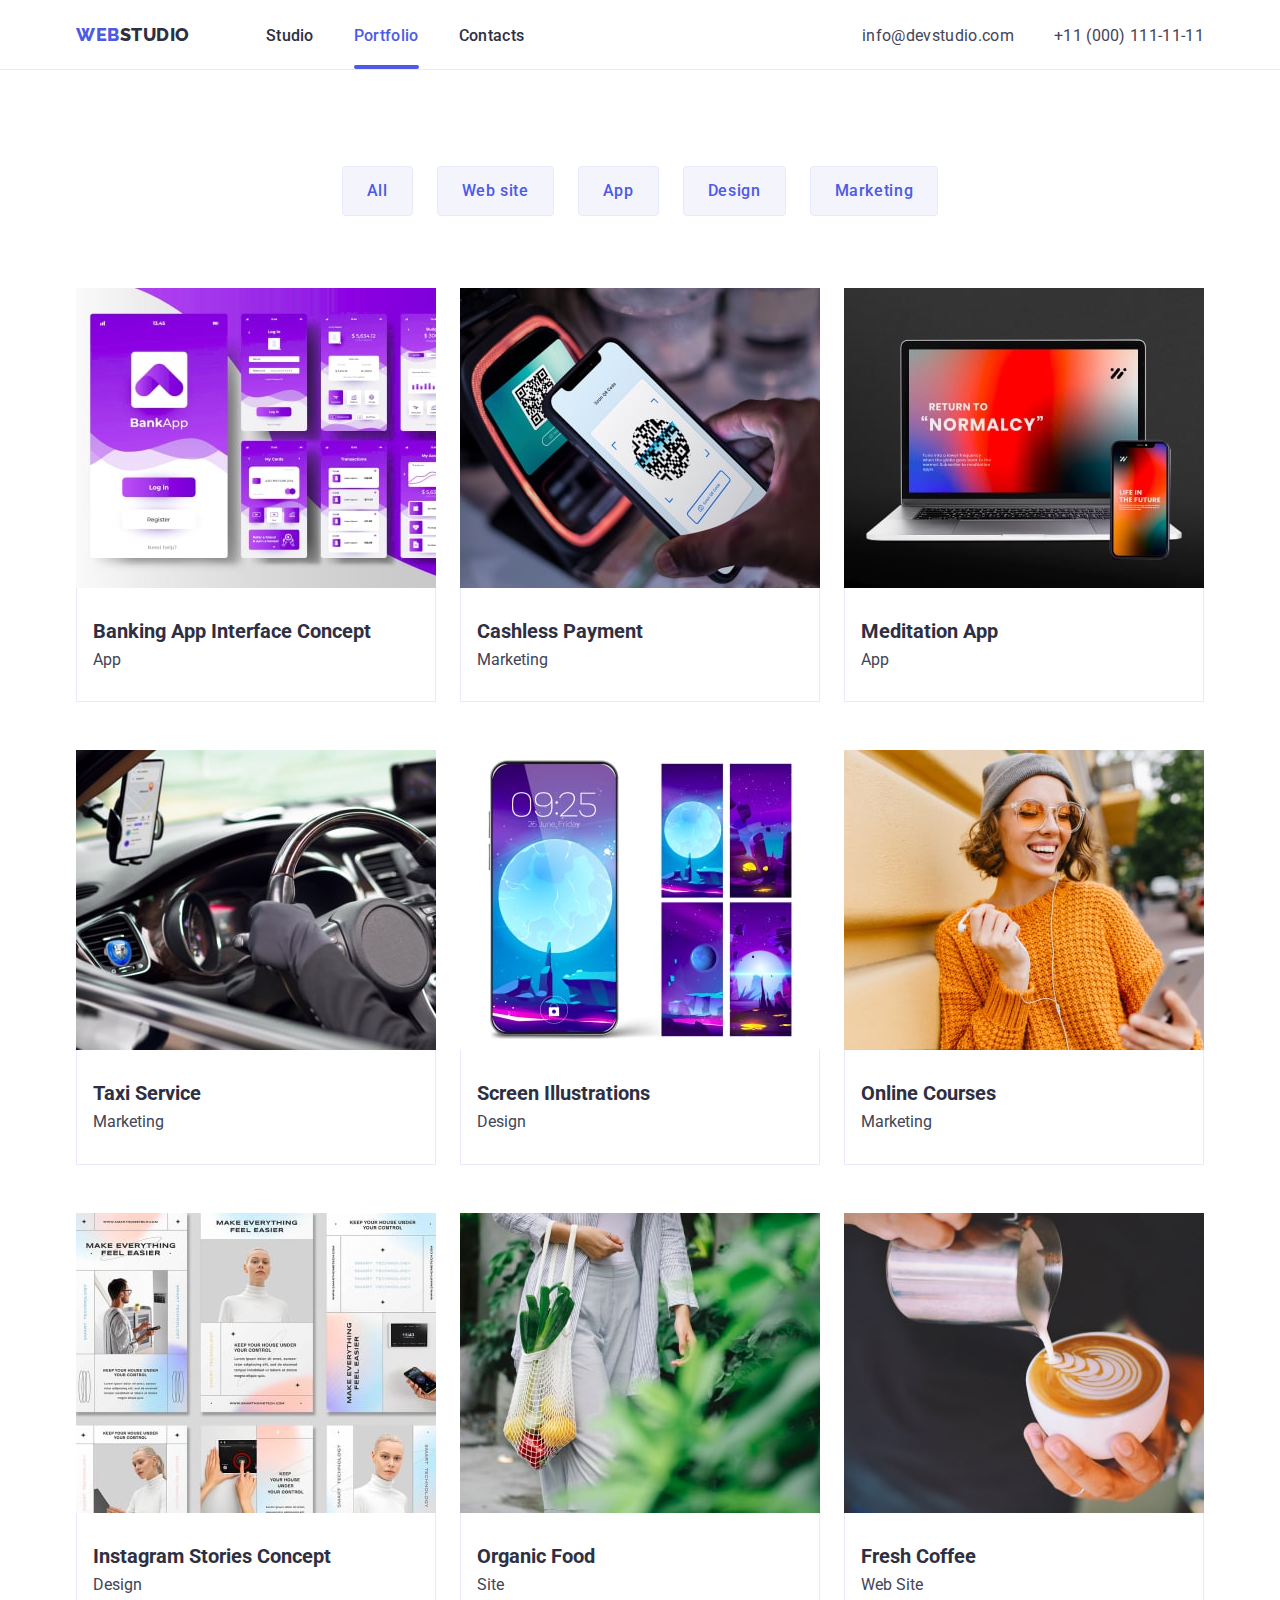
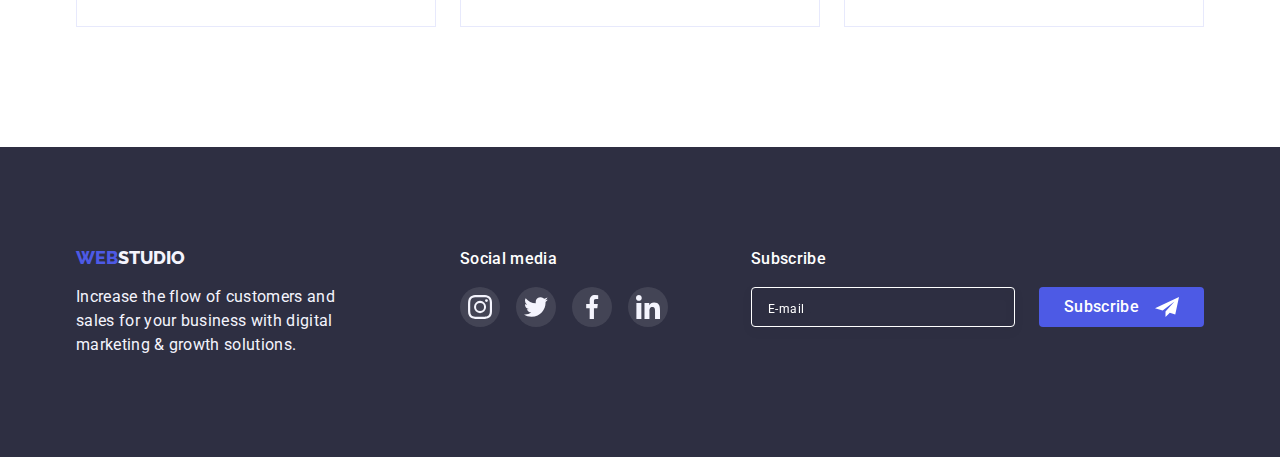
==== portfolio.html @ 263c7839 "Initial commit" ====
<!DOCTYPE html>
<html lang="en">
  <head>
    <meta charset="UTF-8" />
    <meta http-equiv="X-UA-Compatible" content="IE=edge" />
    <meta name="viewport" content="width=device-width, initial-scale=1.0" />
    <title>Document</title>
    <link
      rel="stylesheet"
      href="https://cdnjs.cloudflare.com/ajax/libs/modern-normalize/1.0.0/modern-normalize.min.css"
    />
    <link rel="stylesheet" href="./css/styles.css" />
    <link rel="preconnect" href="https://fonts.googleapis.com" />
    <link rel="preconnect" href="https://fonts.gstatic.com" crossorigin />
    <link rel="preconnect" href="https://fonts.googleapis.com" />
    <link rel="preconnect" href="https://fonts.gstatic.com" crossorigin />
    <link
      href="https://fonts.googleapis.com/css2?family=Raleway:wght@800&family=Roboto:wght@400;500;700&display=swap"
      rel="stylesheet"
    />
  </head>
  <body>
    <header class="page-header">
      <div class="container header-container">
        <!--Navigation-->
        <nav class="page-navigation">
          <a class="logo" href="./index.html"
            ><span class="logo-web">Web</span
            ><span class="logo-studio">Studio</span></a
          >

          <ul class="menu">
            <li class="menu-item"><a class="menu-link" href="./index.html">Studio</a></li>
            <li class="menu-item  current">
              <a class="menu-link current-link" href="./portfolio.html">Portfolio</a>
            </li>
            <li class="mtnu-item"><a class="menu-link" href="">Contacts</a></li>
          </ul>
        </nav>
        <!--Contacts-->
        <address>
          <ul class="contacts">
            <li>
              <a class="mail" href="mailto:info@devstudio.com"
                >info@devstudio.com</a
              >
            </li>
            <li>
              <a class="tel" href="tel:+110001111111">+11 (000) 111-11-11</a>
            </li>
          </ul>
        </address>
      </div>
    </header>
    <main>
      <!--Portfolio section-->
      <section class="portfolio-section">
        <div class="container">
          <h1 hidden>Portfolio Menu</h1>
          <ul class="portfolio-list">
            <li class="portfolio-button"><button type="button">All</button></li>
            <li class="portfolio-button">
              <button type="button">Web site</button>
            </li>
            <li class="portfolio-button"><button type="button">App</button></li>
            <li class="portfolio-button">
              <button type="button">Design</button>
            </li>
            <li class="portfolio-button">
              <button type="button">Marketing</button>
            </li>
          </ul>
          <ul class="portfolio-list-img">
            <li class="portfolio-img">
              <a href="" class="portfolio-link">
              <div class="overlay-wrapper">
              <img
                src="./images/portfolio1.jpg"
                alt="Banking App Design"
                width="360"
                height="300"
              />
              <p class="overlay">14 Stylish and User-Friendly App Design Concepts · Task Manager App · Calorie Tracker App · Exotic Fruit Ecommerce App · Cloud Storage App</p>
            </div>
              
              <div class="portfolio-description">
                
                <h2 class="portfolio-card-title">
                  Banking App Interface Concept
                </h2>
                <p class="portfolio-text-description">App</p>
                
              </div>
              </a>
            </li>

            <li class="portfolio-img">
              <a href="" class="portfolio-link">
                <div class="overlay-wrapper">
               <img
                src="./images/portfolio2.jpg"
                alt="Payment App Design"
                width="360"
                height="300"
              />
              <p class="overlay">14 Stylish and User-Friendly App Design Concepts · Task Manager App · Calorie Tracker App · Exotic Fruit Ecommerce App · Cloud Storage App</p>
            </div>
              <div class="portfolio-description">
                <h2 class="portfolio-card-title">Cashless Payment</h2>
                <p class="portfolio-text-description">Marketing</p>
              </div>
              </a>
            </li>

            <li class="portfolio-img">
              <a href="" class="portfolio-link"><div class="overlay-wrapper">
                <img
                  src="./images/portfolio3.jpg"
                  alt="Banking App Design"
                  width="360"
                  height="300"
                />
                <p class="overlay">14 Stylish and User-Friendly App Design Concepts · Task Manager App · Calorie Tracker App · Exotic Fruit Ecommerce App · Cloud Storage App</p>
              </div>
              <div class="portfolio-description">
                <h2 class="portfolio-card-title">Meditation App</h2>
                <p class="portfolio-text-description">App</p>
              </div>
              </a>
            </li>

            <li class="portfolio-img">
              <a href="" class="portfolio-link">
                <div class="overlay-wrapper">
                  <img
                    src="./images/portfolio4.jpg"
                    alt="Banking App Design"
                    width="360"
                    height="300"
                  />
                  <p class="overlay">14 Stylish and User-Friendly App Design Concepts · Task Manager App · Calorie Tracker App · Exotic Fruit Ecommerce App · Cloud Storage App</p>
                </div>
              <div class="portfolio-description">
                <h2 class="portfolio-card-title">Taxi Service</h2>
                <p class="portfolio-text-description">Marketing</p>
              </div>
              </a>
            </li>

            <li class="portfolio-img">
              <a href="" class="portfolio-link">
                <div class="overlay-wrapper">
                  <img
                    src="./images/portfolio5.jpg"
                    alt="Banking App Design"
                    width="360"
                    height="300"
                  />
                  <p class="overlay">14 Stylish and User-Friendly App Design Concepts · Task Manager App · Calorie Tracker App · Exotic Fruit Ecommerce App · Cloud Storage App</p>
                </div>
              <div class="portfolio-description">
                <h2 class="portfolio-card-title">Screen Illustrations</h2>
                <p class="portfolio-text-description">Design</p>
              </div>
            </a>
            </li>

            <li class="portfolio-img">
              <a href="" class="portfolio-link">
                <div class="overlay-wrapper">
                  <img
                    src="./images/portfolio6.jpg"
                    alt="Banking App Design"
                    width="360"
                    height="300"
                  />
                  <p class="overlay">14 Stylish and User-Friendly App Design Concepts · Task Manager App · Calorie Tracker App · Exotic Fruit Ecommerce App · Cloud Storage App</p>
                </div>
              <div class="portfolio-description">
                <h2 class="portfolio-card-title">Online Courses</h2>
                <p class="portfolio-text-description">Marketing</p>
              </div>
              </a>
            </li>

            <li class="portfolio-img">
              <a href="" class="portfolio-link">
                <div class="overlay-wrapper">
                  <img
                    src="./images/portfolio7.jpg"
                    alt="Banking App Design"
                    width="360"
                    height="300"
                  />
                  <p class="overlay">14 Stylish and User-Friendly App Design Concepts · Task Manager App · Calorie Tracker App · Exotic Fruit Ecommerce App · Cloud Storage App</p>
                </div>
              <div class="portfolio-description">
                <h2 class="portfolio-card-title">Instagram Stories Concept</h2>
                <p class="portfolio-text-description">Design</p>
              </div>
              </a>
            </li>

            <li class="portfolio-img">
              <a href="" class="portfolio-link">
                <div class="overlay-wrapper">
                  <img
                    src="./images/portfolio8.jpg"
                    alt="Banking App Design"
                    width="360"
                    height="300"
                  />
                  <p class="overlay">14 Stylish and User-Friendly App Design Concepts · Task Manager App · Calorie Tracker App · Exotic Fruit Ecommerce App · Cloud Storage App</p>
                </div>
              <div class="portfolio-description">
                <h2 class="portfolio-card-title">Organic Food</h2>
                <p class="portfolio-text-description">Site</p>
              </div>
              </a>
            </li>

            <li class="portfolio-img">
              <a href="" class="portfolio-link">
                <div class="overlay-wrapper">
                  <img
                    src="./images/portfolio9.jpg"
                    alt="Banking App Design"
                    width="360"
                    height="300"
                  />
                  <p class="overlay">14 Stylish and User-Friendly App Design Concepts · Task Manager App · Calorie Tracker App · Exotic Fruit Ecommerce App · Cloud Storage App</p>
                </div>
              <div class="portfolio-description">
                <h2 class="portfolio-card-title">Fresh Coffee</h2>
                <p class="portfolio-text-description">Web Site</p>                
              </div>
              </a>
            </li>
          </ul>
        </div>
      </section>
    </main>
    <footer class="footer-section">
      <div class="container footer-container">
        <div class="footer-first-column">
          <a class="footer-logo" href="./index.html"
            ><span class="footer-logo-web">Web</span
            ><span class="footer-logo-studio">Studio</span></a
          >
          <p class="footer-text">
            Increase the flow of customers and sales for your business with
            digital marketing & growth solutions.
          </p>
        </div>
        <div>
          <h4 class="social-title">Social media</h4>
          <ul class="social-list-footer">
            <li class="social-list-item-footer">
              <a href="" class="social-list-link-footer">
                <svg class="social-list-icon-footer" width="24" height="24">
                  <use href="./images/sprite.svg#icon-instagram-2"></use>
                </svg>
              </a>
            </li>
            <li class="social-list-item-footer">
              <a href="" class="social-list-link-footer">
                <svg class="social-list-icon-footer" width="24" height="24">
                  <use href="./images/sprite.svg#icon-twitter"></use>
                </svg>
              </a>
            </li>
            <li class="social-list-item-footer">
              <a href="" class="social-list-link-footer">
                <svg class="social-list-icon-footer" width="24" height="24">
                  <use href="./images/sprite.svg#icon-facebook-1"></use>
                </svg>
              </a>
            </li>
            <li class="social-list-item-footer">
              <a href="" class="social-list-link-footer">
                <svg class="social-list-icon-footer" width="24" height="24">
                  <use href="./images/sprite.svg#icon-linkedin-1"></use>
                </svg>
              </a>
            </li>
          </ul>
        </div>
        <form class="modal-form-subscribe">
          <p class="modal-form-subscribe-title">Subscribe</p>
            <label class="modal-form-subscribe-field">
              <div class="modal-form-subscribe-wrapper">
              <input type="email" class="modal-form-subscribe-input"
              name="user_email" placeholder="E-mail"
              required>
            </label>
            <button type="submit" class="modal-form-subscribe-btn">Subscribe
              <svg class="modal-form-subscribe-icon" width="24" height="24">
                <use href="/images/sprite.svg#icon-Frame-31"></use>
              </svg>
            </button> 
          </div>      
        </form>
      </div>
    </footer>
  </body>
</html>
---- css/styles.css ----
html{
    box-sizing: border-box;
}

*,
*::before,
*::after{
    box-sizing: border-box;
}
:root{
    --primary-text-color: #2E2F42;
    --title-text-color: #434455;
    --white-text-color: #ffffff;
    --accent-color: #4D5AE5;
    --hover-focus-color: #404BBF;
    --primary-bg-color:#ffffff;
    --primary-bg-hero: #2E2F42;
    --footer-text-color:#F4F4FD;
    --nav-border-line: #E7E9FC;
    --footer-success: #31D0AA;
    --customers-border: #8E8F99;
    --form-border-color: #d3d3d7;
    --transition-duration: color 3s cubic-bezier(0.4, 0, 0.2, 1);
    
    
}
h1, h2, h3, h4, p{
    margin-top: 0;
    margin-bottom: 0;
}
ul{
    margin: 0;
    padding: 0;
    list-style: none;
}
img{
    display: block;
}
button{
    cursor: pointer;
}
.visually-hidden{
    position: absolute;
    width: 1px;
    height: 1px;
    margin: -1px;
    padding: 0;
    overflow: hidden;
    border: 0;
    clip: rect(0 0 0 0);
}

.container{
    max-width: 1158px;

    margin-left: auto;
    margin-right: auto;
    padding-left: 15px;
    padding-right: 15px;
    
}


/*Body style*/
body{
    background: var(--primary-bg-color);
    color: var(--title-text-color);
    font-family: 'Roboto', 'Arial', 'Helvetica', sans-serif;
}
.page-header{
    padding-top: 24px;
    padding-bottom: 24px;

}
.header-container{
    display: flex;
    justify-content: space-between;
   
}
.page-navigation{
    display: flex;
}

/*Navigation section*/
.logo{
    font-family: 'Raleway', 'Verdana', 'Geneva', sans-serif;
    font-style: normal;
    font-weight: 800;
    font-size: 18px;
    line-height: 21px;
    text-decoration: none;
    letter-spacing: 0.03em;
    text-transform: uppercase;
    transition: color 250ms cubic-bezier(0.4, 0, 0.2, 1);

    margin-right: 76px;
   
}
.logo-web{
    color: var(--accent-color);
    transition: color 250ms cubic-bezier(0.4, 0, 0.2, 1);
    
}
.logo-web:hover,
.logo-web:focus{
    color: var(--hover-focus-color);
    
}
    
.logo-studio{
    color: var(--primary-text-color);
    transition: color 250ms cubic-bezier(0.4, 0, 0.2, 1);
}
.logo-studio:hover,
.logo-studio:focus{
    color: var(--hover-focus-color);
    
}
.menu{   
    display: flex;
    
    }
.contacts{
    display: flex;
}

.menu-item:not(:last-child) {
    margin-right: 40px;
}


a.menu-link{
    
    text-decoration: none;
    color: var(--primary-text-color);
    font-style: normal;
    font-weight: 500;
    font-size: 16px;
    line-height: 1.5;
    letter-spacing: 0.02em;
    transition: color 250ms cubic-bezier(0.4, 0, 0.2, 1);

    padding-top: 24px;
    padding-bottom: 24px;   
       
}
a.current-link{
    color: var(--accent-color);
    position: relative;
    
   
}

.current-link::after{
    position: absolute;
    content: '';
    display: block;
    width: 100%;
    height: 4px;
    left:0;
    bottom: 0;
    border-radius: 2px;
    background-color: var(--accent-color);
    margin-top: 24px;
    margin-bottom: 0;

    
  }




.menu-link:hover
{
   color: var(--hover-focus-color);
   
}
/*Address section*/

.mail,
.tel{
    font-style: normal;
    font-size: 16px;
    line-height: 1.5;    
    letter-spacing: 0.02em;
    color: var(--title-text-color);
    text-decoration: none;
    transition: color 250ms cubic-bezier(0.4, 0, 0.2, 1);

    padding-top: 24px;
    padding-bottom: 24px;
}
.mail{
    margin-right: 40px;
}
.mail:hover,
.tel:hover{
    color: var(--hover-focus-color);
    

}
.mail:focus,
.tel:focus{
    color: var(--hover-focus-color);
    

}

/*Hero section*/



.hero-title{
    font-size: 56px;
    line-height: 1.1;   
    letter-spacing: 0.02em;    
    color: var(--white-text-color);
    max-width: 496px;

    margin-left: auto;
    margin-right: auto;
    margin-bottom: 48px;
    
       
}
.hero{
    background: linear-gradient(to right, rgba(46, 47, 66, 0.7), rgba(46, 47, 66, 0.7)),
    url(../images/people-office.jpg);
    background-color: var(--primary-bg-hero);
    
    max-width: 1440px;
    background-size: cover;
    background-position: center;
    background-repeat: no-repeat;
    margin: -3px auto 0 auto;

    text-align: center;
    padding-top: 188px;
    padding-bottom: 188px;
    
    
    
    
      
}

.hero button{
    font-family: inherit;
    font-weight: 500;
    font-size: 16px;
    line-height: 24px;
    background: var(--accent-color);
    color: var(--white-text-color);
    box-shadow: 0px 4px 4px rgba(0, 0, 0, 0.15);
    transition: background-color 250ms cubic-bezier(0.4, 0, 0.2, 1);

    min-width: 160px;       
    border-radius: 4px;
    border-style: solid;
    border-color: transparent;

    display: inline-block;   
    padding-top: 14px;
    padding-bottom: 14px;
    padding-right: 35px;
    padding-left: 35px;
     
}

.hero button:hover{
    background-color: var(--hover-focus-color);
    box-shadow: 0px 4px 4px rgba(0, 0, 0, 0.15);
    
}


/*Features section*/
.features-card{
    width: 264px;
    
   
    
}

.features-wrapper{
    padding-top: 120px;
    padding-bottom: 120px;
    
}

.features-icon{
    display: flex;
    justify-content: center;
    align-items: center;
    width: 264px;
    height: 112px;
    background-color: var(--footer-text-color);
    border-radius: 4px;
    margin-bottom: 8px;
}
.explanations-title,
.team-title,
.customers-title{
    font-style: normal;
    font-weight: 700;
    font-size: 36px;
    line-height: 1.1;
    letter-spacing: 0.02em;
    text-transform: capitalize;
    text-align: center;
    margin-bottom: 72px;
}

h3{
    font-style: normal;
    font-weight: 500;
    font-size: 20px;
    line-height: 1.2;
    letter-spacing: 0.02em;
    color: var(--primary-text-color);
    
}
.features-title{
    text-align: left;
    margin-bottom: 8px;
}
.features{
    display: flex;
    justify-content: space-between;
}

.features-text{
    font-style: normal;       
    font-size: 16px;
    line-height: 1.5;      
    letter-spacing: 0.02em;
}

/*Explanation section*/
.explanations-wrapper{
    padding-bottom: 120px;


}

.explanations{
    display: flex;
    justify-content: space-between;
    flex-wrap: wrap;
}






/*Our team section*/
.our-team-wrapper{
    background-color: var(--footer-text-color);

    padding-top: 120px;
    padding-bottom: 120px;
    margin-bottom: 120px;
    
}

.team{
    display: flex;    
    flex-wrap: wrap;
}


.team-photo{
    width: 264px;
    height: 260px;
    margin-bottom: 32px;
}

.team-name{
    text-align: center;
    margin-bottom: 8px;
}
.team-text{
    text-align: center;
    line-height: 1.5;
    margin-bottom: 8px;
}
.emploees-card{
    background-color: var(--primary-bg-color);   
    box-shadow: 0px 1px 6px rgba(46, 47, 66, 0.08), 
    0px 1px 1px rgba(46, 47, 66, 0.16), 0px 2px 1px rgba(46, 47, 66, 0.08);
    border-radius: 0px 0px 4px 4px;
}

.emploees-card:not(:nth-child(4n)){
    margin-right: 24px;
}
.social-list{
    display: flex;
    justify-content: space-between;
    padding-left: 16px;
    padding-right: 16px;
    padding-bottom: 32px;
}
.social-list-link{
    height: 44px;
    width: 44px;
    background-color: var(--accent-color);
    border-radius: 50%;
    display: flex;
    align-items: center;
    justify-content: center;
    color: var(--white-text-color);
    transition: background-color 250ms cubic-bezier(0.4, 0, 0.2, 1);
    
}
.social-list-icon{
    fill: currentColor;
    
}
.social-list-link:hover,
.social-list-link:focus{
    background-color: var(--hover-focus-color);
  
}

/**Customers section**/
.customers{
    padding-bottom: 120px;
}

.customers-list{
    display: flex;
    justify-content: space-between;
    
    
}

.customers-list-link{
    height: 88px;
    width: 168px;
    border: 1px solid var(--customers-border); 
    border-radius: 4%;
    display: flex;
    align-items: center;
    justify-content: center;
    margin-right: 16px;
    color: var(--customers-border);
    transition: color 250ms cubic-bezier(0.4, 0, 0.2, 1), border-color 250ms cubic-bezier(0.4, 0, 0.2, 1);

}
.customer-list-icon{
    fill: currentColor;
}
.customers-list-link:hover,
.customers-list-link:focus{
    border: 1px solid var(--hover-focus-color);
    color: var(--hover-focus-color);
   
    
   
}








 /*Footer*/
 
 .footer-section{
    background-color: var(--primary-bg-hero);
    padding-top: 100px;
    padding-bottom: 100px;
    
   
 }
 .footer-container{
    display: flex;

 }
 .footer-first-column{
    margin-right: 120px;
 }

 .footer-logo{
    font-family: 'Raleway', 'Verdana', 'Geneva', sans-serif;
    text-decoration: none;
    font-weight: 800;
    font-size: 18px;
    line-height: 1.2;
    text-transform: uppercase;

    display: inline-block;
    margin-bottom: 16px;
    

 }
 .footer-logo-web{
    color: var(--accent-color);
 }

 .footer-logo-studio{
    color: var(--footer-text-color);
 }
 .footer-logo-web:hover,
 .footer-logo-studio:hover{
    color: var(--hover-focus-color);
   
 }
 .footer-text{    
    font-style: normal;
    font-size: 16px;
    line-height: 1.5;
    letter-spacing: 0.02em;
    color: var(--footer-text-color);

    width: 264px;
}
.social-list-footer{
    display: flex;
    justify-content: space-between;
    
}
.social-title{
    font-family: inherit;
    font-weight: 500;
    font-size: 16px;
    line-height: 24px;
    color: var(--white-text-color);
    margin-bottom: 16px;
    letter-spacing: 0.02em;
 }
 .social-list-item-footer:not(:last-child) {
    
    margin-right: 16px;
    
}   
    
.social-list-link-footer{
    height: 40px;
    width: 40px;
    background: rgba(255, 255, 255, .1);    
    border-radius: 50%;
    display: flex;
    align-items: center;
    justify-content: center;
    
    transition: background-color 250ms cubic-bezier(0.4, 0, 0.2, 1);
 }
    
.social-list-link-footer:hover,
.social-list-link-footer:focus{
    background-color: var(--footer-success);
}



/*Portfolio page*/

/*Butttons section*/
.portfolio-section{
    border-top: 1px solid #E7E9FC;
    margin-top: -3px;
}

.portfolio-list{
    display: flex;
    justify-content: center;
    flex-wrap: wrap;
    padding-top: 96px;
    padding-bottom: 72px;

    
}
.portfolio-button button{
    font-style: normal;
    font-weight: 500;
    font-size: 16px;
    line-height: 1.5;
    font-family: inherit;
    text-align: center;
    letter-spacing: 0.04em;
    color: var(--accent-color);
    background-color: var(--footer-text-color);
    transition: color 250ms cubic-bezier(0.4, 0, 0.2, 1), background-color 250ms cubic-bezier(0.4, 0, 0.2, 1);
    
    border: 1px solid #E7E9FC;
    border-radius: 4px;
    padding: 12px 24px;
    border-radius: 4px;
    
    
   
}
.portfolio-button:not(:last-child) {
    margin-right: 24px;
}
.portfolio-button button:hover,
.portfolio-button button:focus
{
    color: var(--white-text-color);
    border: none;
    background-color: var(--accent-color);
    box-shadow: 0px 3px 1px rgba(0, 0, 0, 0.1),
    0px 2px 1px rgba(0, 0, 0, 0.08),
    0px 2px 2px rgba(0, 0, 0, 0.12);
}

.portfolio-link{
    display: block;
    text-decoration: none;
    color: var(--primary-bg-hero);
}
.portfolio-list-img{
    display: flex;
    flex-wrap: wrap;    
    gap: 48px 24px;
        

}
.portfolio-img{
    background: var(--primary-bg-color);
    width: 360px;
        
}

.portfolio-link:hover,
.portfolio-link:focus{
    display: block;
    box-shadow: 0px 1px 6px rgba(46, 47, 66, 0.08), 
    0px 1px 1px rgba(46, 47, 66, 0.16), 
    0px 2px 1px rgba(46, 47, 66, 0.08);
}
.portfolio-card-title{
    
    padding-left: 16px;
    margin-bottom: 8px;
    font-size: 20px;
}
.portfolio-text-description{
    padding-left: 16px;

    color: var(--title-text-color);
}
.portfolio-section{
    padding-bottom: 120px;
}
.portfolio-description{
    border: 1px solid var(--nav-border-line);
    border-top: none;
    padding-top: 32px;
    padding-bottom: 32px;
    }
.overlay-wrapper{
    position: relative;
    display: block;
    overflow: hidden;
    }
    
.overlay{
    position: absolute;
    padding-top: 40px;
    padding-left: 32px;
    padding-right: 32px;
    top: 0;
    left: 0;
    overflow: auto;
    transform: translate(0, 100%);
    transition: transform 250ms cubic-bezier(0.4, 0, 0.2, 1);
   

    height: 100%;
    width: 100%;
    background-color: var(--accent-color);
    color: var(--footer-text-color);
    font-weight: 400;
    font-size: 16px;
    line-height: 1.5;
    letter-spacing: 0.02em;


}
.portfolio-link:hover .overlay,
.portfolio-link:focus .overlay{

    transform: translate(0, 0);
}

/*Modal window*/
.backdrop{
    position: fixed;
    z-index:100;
    top: 0;
    width: 0;
    width: 100%;
    height: 100%;
    background: rgba(46, 47, 66, 0.4);
    transition: opacity 250ms cubic-bezier(0.4, 0, 0.2, 1), visibility 250ms cubic-bezier(0.4, 0, 0.2, 1);
}

.backdrop.is-hidden{
    opacity: 0;
    visibility: hidden;
    pointer-events: none;
}

.modal{
    position:absolute;
    top:50%;
    left: 50%;
    transform: translate(-50%, -50%);
    padding-left: 24px;
    padding-right: 24px;
    padding-top: 72px;
    padding-bottom: 24px;

    background: #FCFCFC;
    box-shadow: 0px 1px 1px rgba(0, 0, 0, 0.14), 0px 1px 3px rgba(0, 0, 0, 0.12), 0px 2px 1px rgba(0, 0, 0, 0.2);
    border-radius: 4px;
    width: 408px;
    height: 584px;
    

}
.modal-close-btn{
    display: flex;
    justify-content: center;
    align-items: center;
    position: absolute;
    top: 24px;
    right: 24px;
    transition: background-color 250ms cubic-bezier(0.4, 0, 0.2, 1);


    background-color: var(--nav-border-line);
    border: 1px solid rgba(0, 0, 0, 0.1);
    padding: 0;
    width: 24px;
    height: 24px;
    border-radius: 50%;


}
.modal-close-btn:hover,
.modal-close-btn:focus{
    background-color: var(--hover-focus-color);
    border: none;
    
    

}
.modal-close-button-icon{
    transition: fill 250ms cubic-bezier(0.4, 0, 0.2, 1);  
}
.modal-close-btn:hover .modal-close-button-icon,
.modal-close-btn:focus .modal-close-button-icon{
    fill: var(--white-text-color);
}

.modal-form{
    
    display: flex;
    flex-direction: column;
    
}
.modal-form-title {
    font-weight: 500;
    font-size: 16px;
    line-height: 1.5;
    letter-spacing: 0.02em;
    color: var(--primary-text-color);
    margin-bottom: 16px;
    text-align: center;
}
.modal-form-input-desc {
    font-size: 12px;
    line-height: 1.2;
    letter-spacing: 0.01em;
    color: var(--customers-border);
    margin-bottom: 4px;
    display: block;
}
.modal-form-input-wrapper {
    position: relative;
    display: block;
}

.modal-form-input {
    
    height: 40px;
    width: 100%;
    border: 1px solid var(--form-border-color);
    border-radius: 4px;
    transition: border-color 250ms cubic-bezier(0.4, 0, 0.2, 1);
    margin-bottom: 8px;
    padding-left: 38px;

    
}
.modal-form-input-icon {
    position: absolute;
    top: 50%;
    left: 16px;
    display: block;
    transform: translateY(-50%);
    transition: fill 250ms cubic-bezier(0.4, 0, 0.2, 1);

}

.modal-form-input:focus {
    outline: none;
    border: 1px solid var(--accent-color);
    
}


.modal-form-input:focus+.modal-form-input-icon {
    fill: var(--accent-color);
}

.icon-checkbox{
    width: 18px;
    height: 18px;
}
.modal-form-message{
    resize: none;
    width: 100%;
    height: 120px;    
    padding: 8px 16px;
    border: 1px solid var(--form-border-color);
    border-radius: 4px;
    margin-bottom: 19px;
    font-size: 12px;
    line-height: 1.2;
    transition: border-color 250ms cubic-bezier(0.4, 0, 0.2, 1);
}
.modal-form-message::placeholder{
    font-size: 12px;
    letter-spacing: 0.04em;
    line-height: 1.2;
    color: rgba(46, 47, 66, 0.4);
        
   
}

.modal-form-message:focus{
    outline: none;
    border-color: var(--accent-color);
}
.modal-form-check-desc::before{
    content: '';
    display: block;
    width: 16px;
    height: 16px;
    border: 1px solid var(--primary-bg-hero);
    border-radius: 2px;
    cursor: pointer;
    margin-right: 8px;
    transition: background-color 250ms cubic-bezier(0.4, 0, 0.2, 1), background-image 250ms cubic-bezier(0.4, 0, 0.2, 1);
}
.modal-form-check:checked+.modal-form-check-desc::before{
    background-color: var(--accent-color);
    border: none;
    background-image: url(../images/Tick.svg);
    background-repeat: no-repeat;
    background-position: center;    
}
.modal-form-check-desc {
    display: flex;
    align-items: center;
    
    font-size: 12px;
    line-height: 14px;
    letter-spacing: 0.04em;
    color: var(--customers-border);
    
}
.checkbox-link{
    font-family: inherit;
    font-size: 12px;
    line-height: 1.3;
    letter-spacing: 0.04em;
    text-decoration-line: underline;
    color: var(--accent-color);
    transition: color 250ms cubic-bezier(0.4, 0, 0.2, 1);
} 
.checkbox-link:hover,
.checkbox-link:focus{
    color: var(--hover-focus-color);
}
.contact-form-btn{
    display: block;
    margin-left: auto;
    margin-right: auto;
    font-weight: 500;
    font-size: 16px;
    line-height: 1.5;
    color: var(--white-text-color);
    background-color: var(--accent-color);
    border: none;
    border-radius: 4px;
    padding: 16px 66px;
    transition: background-color 250ms cubic-bezier(0.4, 0, 0.2, 1);
    margin-top: 24px;
    
    
    }
.contact-form-btn:hover,
.contact-form-btn:focus{
    background-color: var(--hover-focus-color);}

/*
If you need to change focus
.modal-form-check:focus+.modal-form-check-desc::before{
    outline: 2px solid rgba(0, 0, 255, 0.5)
}*/
.modal-form-subscribe{
    margin-left: auto;
    margin-right: 0;
}


.modal-form-subscribe-title{
    font-family: inherit;
    font-weight: 500;
    font-size: 16px;
    line-height: 24px;
    color: var(--white-text-color);
    margin-bottom: 16px;
    letter-spacing: 0.02em;
}
.modal-form-subscribe-input{
    
    border: 1px solid var(--primary-bg-color);
    filter: drop-shadow(0px 4px 4px rgba(0, 0, 0, 0.15));
    border-radius: 4px;
    width: 264px;
    height: 40px;
    background-color: transparent;
    padding-left: 16px;
    transition: border-color 250ms cubic-bezier(0.4, 0, 0.2, 1);
    
    
    
}
.modal-form-subscribe-input::placeholder{
    
    margin-left: 20px;
    font-size: 12px;
    line-height: 3;
    letter-spacing: 0.04em;
    color: var(--white-text-color);
    
    
}
.modal-form-subscribe-input:focus{
    outline: none;
    color: white;
    border-color: var(--accent-color);

}
.modal-form-subscribe-btn{
    display: flex;
    justify-content: center;
    align-items: center;
    background-color: var(--accent-color);
    color: var(--white-text-color);
    font-family: inherit;
    font-weight: 500;
    font-size: 16px;
    line-height: 24px;
    color: var(--white-text-color);
    margin-bottom: 16px;
    letter-spacing: 0.02em;
    border: none;
    height: 40px;
    width: 165px;
    border-radius: 4px;   
    transition: background-color 250ms cubic-bezier(0.4, 0, 0.2, 1);

}
.modal-form-subscribe-btn:hover,
.modal-form-subscribe-btn:focus{
    background-color: var(--hover-focus-color);
}
.modal-form-subscribe-icon{
    margin-left: 16px;
}
.modal-form-subscribe-wrapper{
    display: flex;
    gap: 24px;
}
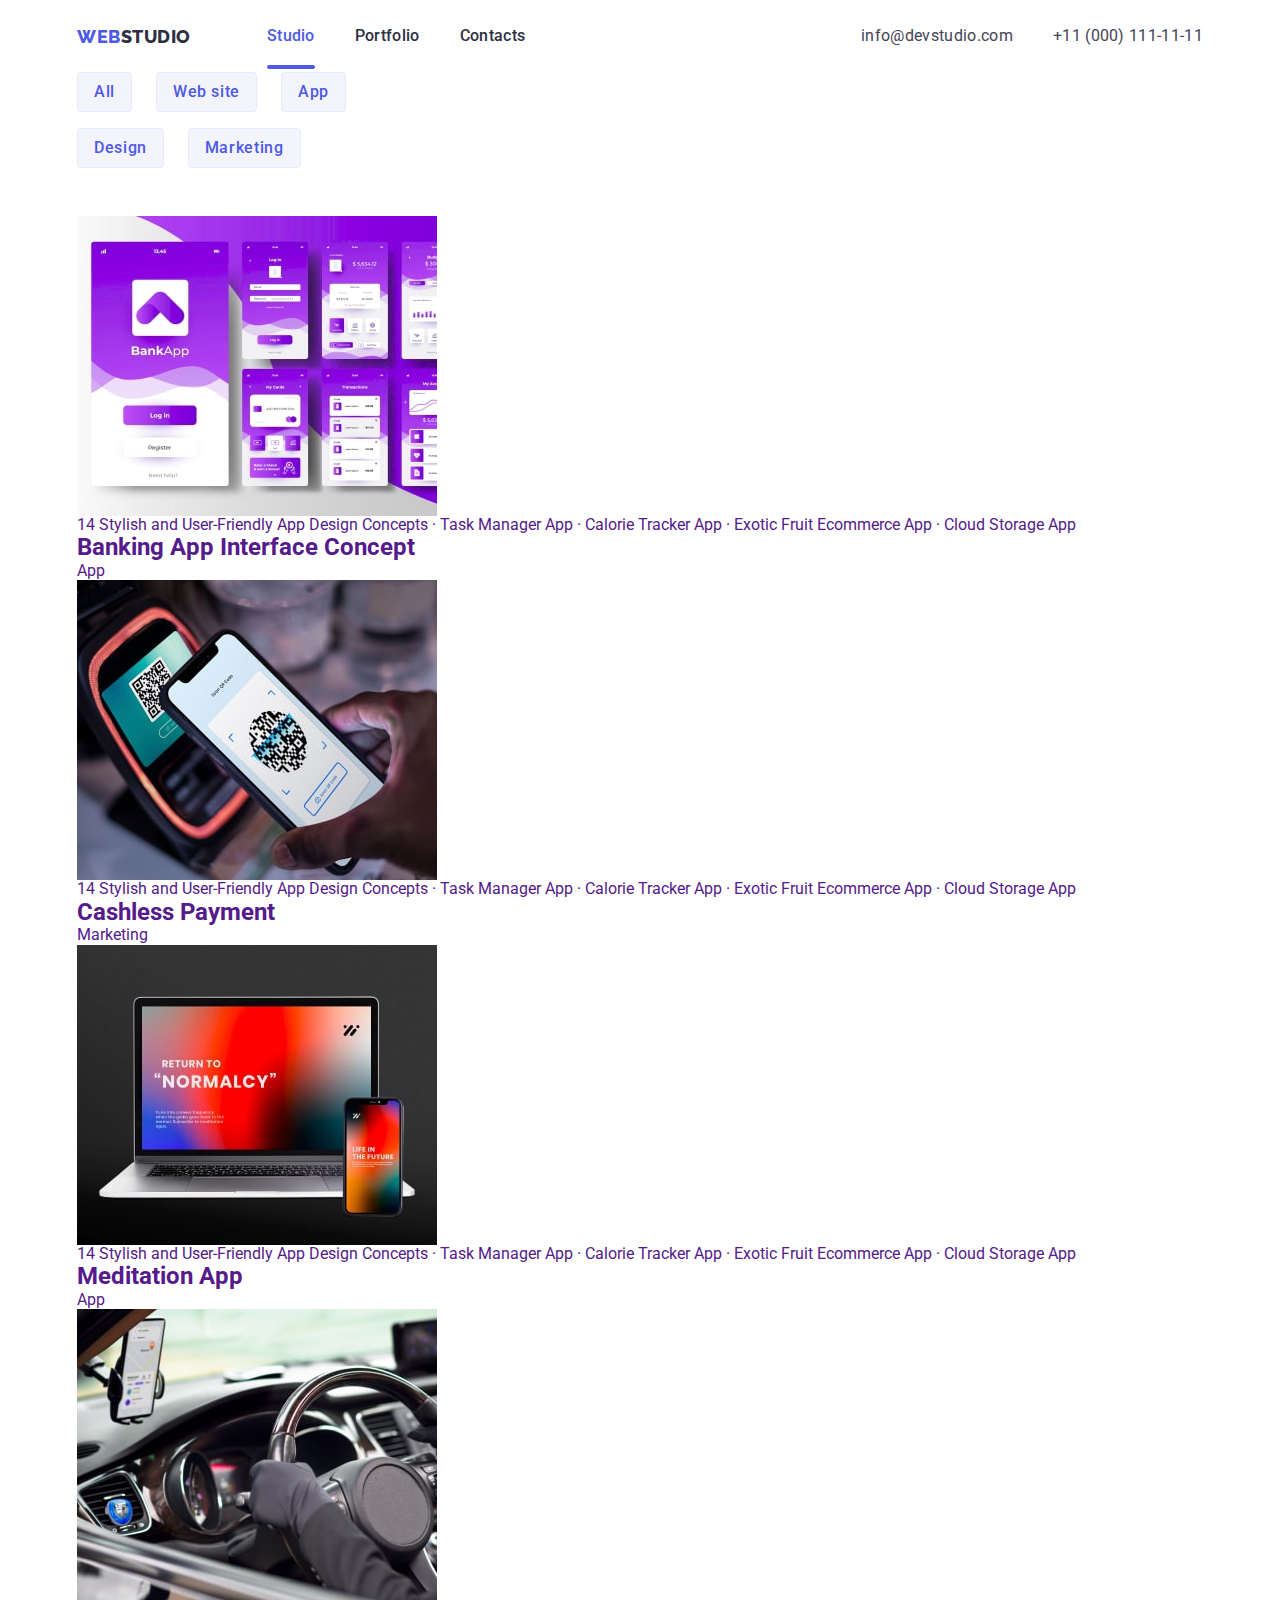
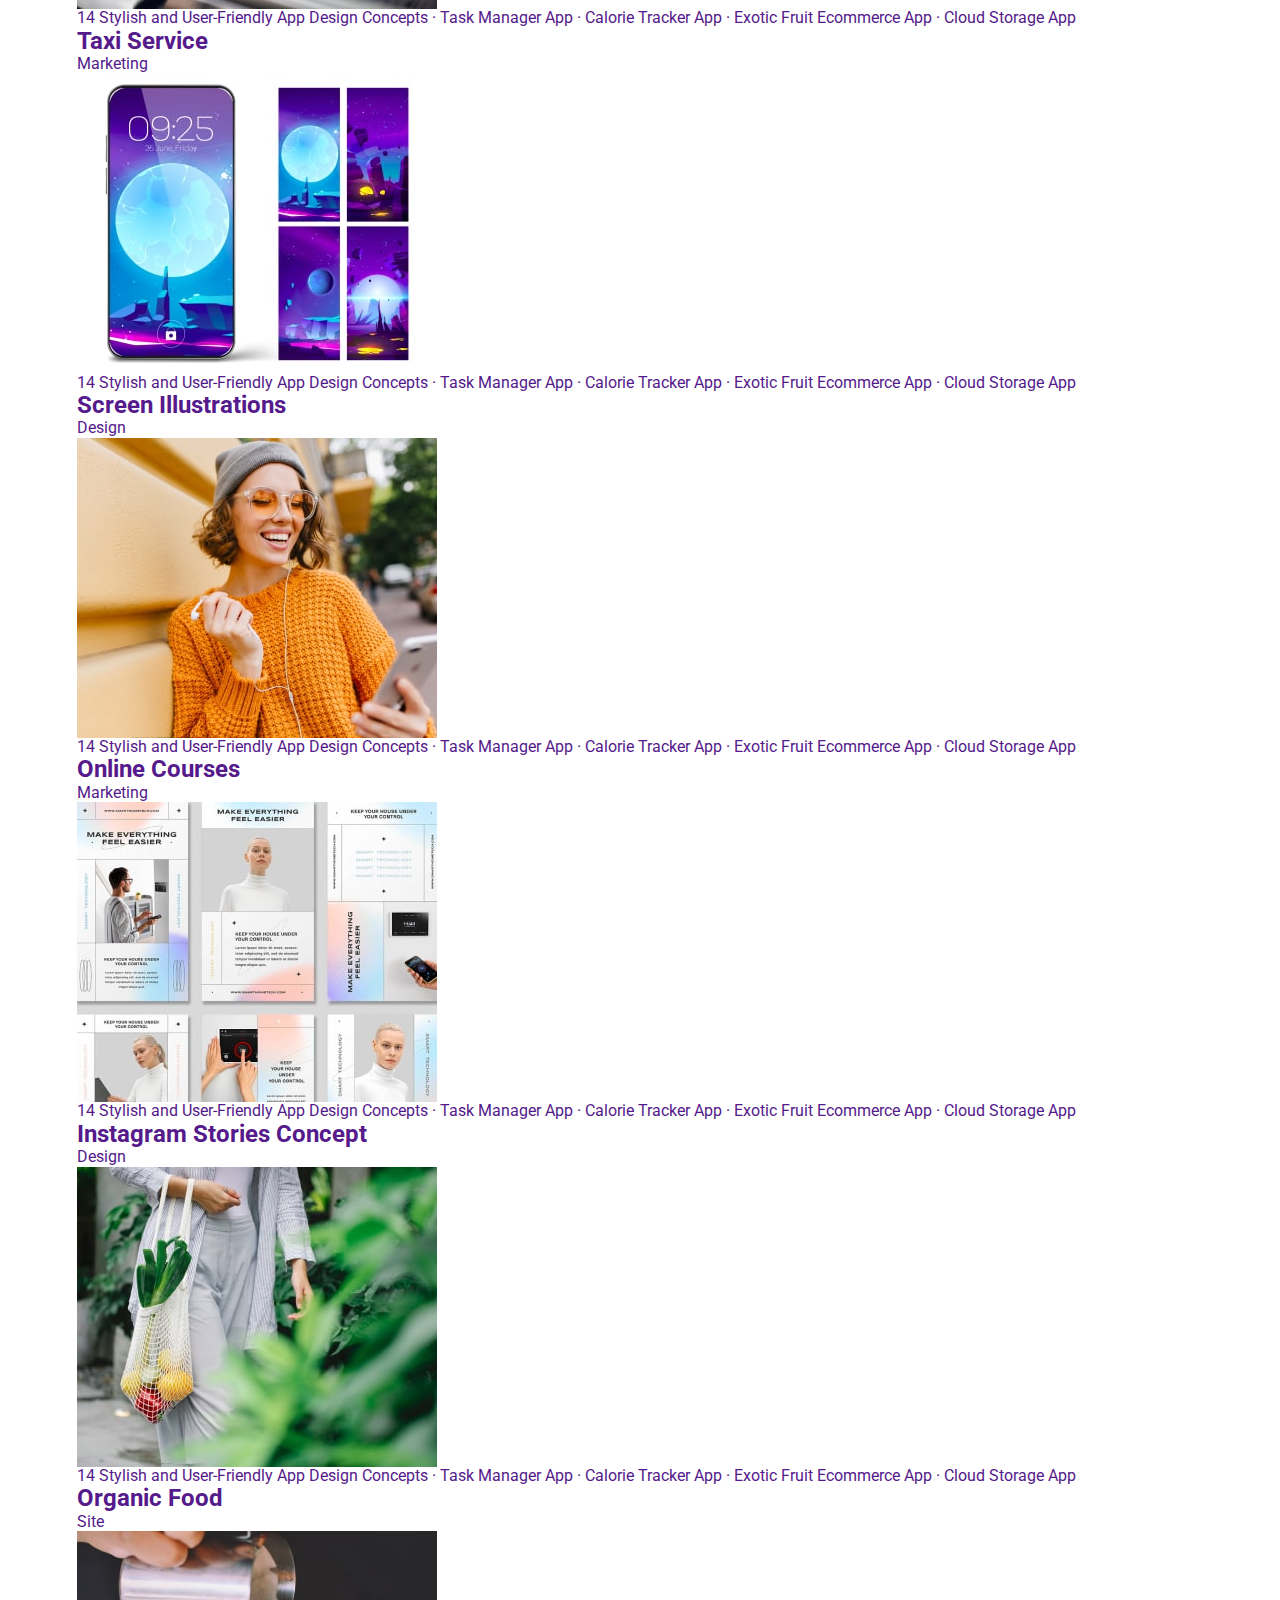
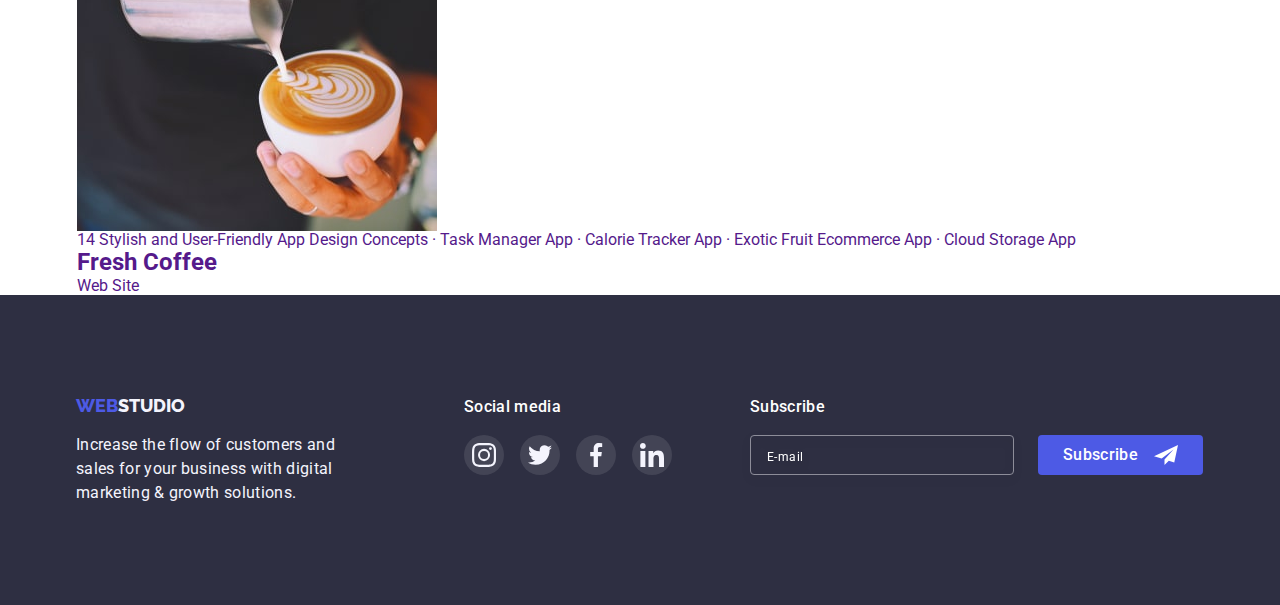
==== commit e65ac67d: "add portfolio menu" ====
--- a/portfolio.html
+++ b/portfolio.html
@@ -30,26 +30,101 @@
           >
 
           <ul class="menu">
-            <li class="menu-item"><a class="menu-link" href="./index.html">Studio</a></li>
-            <li class="menu-item  current">
-              <a class="menu-link current-link" href="./portfolio.html">Portfolio</a>
-            </li>
-            <li class="mtnu-item"><a class="menu-link" href="">Contacts</a></li>
+            <li class="menu-item current">
+              <a class="menu-link current-link" href="./index.html">Studio</a>
+            </li>
+            <li class="menu-item">
+              <a class="menu-link" href="./portfolio.html">Portfolio</a>
+            </li>
+            <li class="menu-item"><a class="menu-link" href="">Contacts</a></li>
           </ul>
         </nav>
+
+        <button
+          type="button"
+          class="mobile-menu-open js-open-menu"
+          aria-label="Button for openning modal menu"
+        >
+          <svg class="mobile-menu-open-icon" width="32" height="22">
+            <use href="./images/sprite.svg#icon-pajamas_hamburger1"></use>
+          </svg>
+        </button>
+
         <!--Contacts-->
         <address>
           <ul class="contacts">
             <li>
-              <a class="mail" href="mailto:info@devstudio.com"
+              <a class="mail mail-tablet" href="mailto:info@devstudio.com"
                 >info@devstudio.com</a
               >
             </li>
             <li>
-              <a class="tel" href="tel:+110001111111">+11 (000) 111-11-11</a>
+              <a class="tel tel-tablet" href="tel:+110001111111"
+                >+11 (000) 111-11-11</a
+              >
             </li>
           </ul>
         </address>
+      </div>
+      <div class="mobile-menu js-menu-container">
+        <div class="container mobile-menu-container">
+        <button class="mobile-menu-close-btn js-close-menu">
+          <svg class="mobile-menu-close-icon" width="8" height="8">
+            <use href="./images/sprite.svg#icon-close-black-18dp-2-11"></use>
+          </svg>
+        </button>
+        <ul class="mobile-menu-list">
+          <li class="mobile-menu-item">
+            <a class="mobile-menu-link" href="./index.html">Studio</a>
+          </li>
+          <li class="mobile-menu-item">
+            <a class="mobile-menu-link" href="./portfolio.html">Portfolio</a>
+          </li>
+          <li class="mobile-menu-item">
+            <a class="mobile-menu-link" href="">Contacts</a>
+          </li>
+        </ul>
+        <ul class="mobile-menu-footer">
+          <li class="mobile-menu-tel">
+            <a class="tel" href="tel:+110001111111">+11 (000) 111-11-11</a>
+          </li>
+          <li class="mobile-menu-mail">
+            <a class="mail" href="mailto:info@devstudio.com"
+              >info@devstudio.com</a
+            >
+          </li>
+        </ul>
+
+        <ul class="social-list-mobile">
+          <li>
+            <a href="" class="social-list-link">
+              <svg class="social-list-icon" width="16" height="16">
+                <use href="./images/sprite.svg#icon-instagram-2"></use>
+              </svg>
+            </a>
+          </li>
+          <li>
+            <a href="" class="social-list-link">
+              <svg class="social-list-icon" width="16" height="16">
+                <use href="./images/sprite.svg#icon-twitter"></use>
+              </svg>
+            </a>
+          </li>
+          <li>
+            <a href="" class="social-list-link">
+              <svg class="social-list-icon" width="16" height="16">
+                <use href="./images/sprite.svg#icon-facebook-1"></use>
+              </svg>
+            </a>
+          </li>
+          <li>
+            <a href="" class="social-list-link">
+              <svg class="social-list-icon" width="16" height="16">
+                <use href="./images/sprite.svg#icon-linkedin-1"></use>
+              </svg>
+            </a>
+          </li>
+        </ul>
       </div>
     </header>
     <main>
@@ -302,6 +377,7 @@
         </form>
       </div>
     </footer>
+    <script src="./js/mobile-menu.js"></script>
   </body>
 </html>
 
--- a/css/styles.css
+++ b/css/styles.css
@@ -1,8 +1,6 @@
-
 html{
     box-sizing: border-box;
 }
-
 *,
 *::before,
 *::after{
@@ -29,6 +27,7 @@
     margin-top: 0;
     margin-bottom: 0;
 }
+
 ul{
     margin: 0;
     padding: 0;
@@ -50,38 +49,48 @@
     border: 0;
     clip: rect(0 0 0 0);
 }
-
-.container{
-    max-width: 1158px;
-
-    margin-left: auto;
-    margin-right: auto;
-    padding-left: 15px;
-    padding-right: 15px;
-    
-}
-
-
-/*Body style*/
+a{
+    text-decoration: none;
+}
+
+/*===========================Body style=================================*/
 body{
     background: var(--primary-bg-color);
     color: var(--title-text-color);
     font-family: 'Roboto', 'Arial', 'Helvetica', sans-serif;
 }
-.page-header{
-    padding-top: 24px;
-    padding-bottom: 24px;
-
-}
-.header-container{
-    display: flex;
-    justify-content: space-between;
-   
-}
-.page-navigation{
-    display: flex;
-}
-
+.container{
+    padding-left: 16px;
+    padding-right: 16px;
+    margin-left: auto;
+    margin-right: auto;
+}
+
+
+/*===========================Body style=================================*/
+
+@media screen and (min-width:480px){
+    .container{
+    
+    margin-left: auto;
+    margin-right: auto;
+    }
+}
+@media screen and (min-width:768px){
+    .container{
+        padding-left: 16px;
+        padding-right: 16px;
+    
+    }
+}
+
+@media screen and (min-width:1200px){
+    
+    
+}
+
+
+/*===========================MENU========================================*/
 /*Navigation section*/
 .logo{
     font-family: 'Raleway', 'Verdana', 'Geneva', sans-serif;
@@ -92,10 +101,22 @@
     text-decoration: none;
     letter-spacing: 0.03em;
     text-transform: uppercase;
-    transition: color 250ms cubic-bezier(0.4, 0, 0.2, 1);
-
-    margin-right: 76px;
-   
+    transition: color 250ms cubic-bezier(0.4, 0, 0.2, 1);}
+
+.menu{
+    display: none;
+}
+address{
+    display: none;
+}
+.header-container{
+    display: flex;
+    align-items: center;
+    
+}
+.page-header{
+    padding-top: 24px;
+    padding-bottom: 24px;
 }
 .logo-web{
     color: var(--accent-color);
@@ -117,139 +138,321 @@
     color: var(--hover-focus-color);
     
 }
-.menu{   
-    display: flex;
-    
-    }
-.contacts{
-    display: flex;
-}
-
-.menu-item:not(:last-child) {
-    margin-right: 40px;
-}
-
-
-a.menu-link{
-    
-    text-decoration: none;
-    color: var(--primary-text-color);
-    font-style: normal;
-    font-weight: 500;
-    font-size: 16px;
-    line-height: 1.5;
+.mobile-menu-open{
+    background-color: transparent;
+    border: none;
+    padding:0;
+    line-height: 0;
+    margin-left: auto;
+    margin-right: 0;
+}
+.mobile-menu{
+    position: fixed;
+    width: 100%;
+    height: 100vh;
+    top:0;
+    left: 0;
+    background-color: var(--primary-bg-color);
+    padding-top: 6vh;
+    padding-left: 8vw;
+    transform: translateX(100%);
+    
+      
+    transition: transform 250ms cubic-bezier(0.4, 0, 0.2, 1);
+}
+.mobile-menu.is-open{
+    transform: translateX(0);
+}
+.mobile-menu-list{
+   
+    min-height: calc(100vh - 234px);
+    
+}
+.mobile-menu-close-btn{
+    display: flex;
+    justify-content: center;
+    align-items: center;
+    position: absolute;
+    top: 24px;
+    right: 16px;
+    transition: background-color 250ms cubic-bezier(0.4, 0, 0.2, 1);
+
+
+    background-color: var(--primary-bg-color);
+    border: 1px solid rgba(46, 47, 66, 0.1);
+    padding: 0;
+    width: 24px;
+    height: 24px;
+    border-radius: 50%;
+
+
+}
+.mobile-menu-item:not(:last-child){
+    margin-bottom: 40px;
+}
+
+
+
+.mobile-menu-link{
+    font-weight: 700;
+    font-size: 36px;
+    line-height: 40px;
     letter-spacing: 0.02em;
+    text-transform: capitalize;
+    color: var(--primary-bg-hero);
     transition: color 250ms cubic-bezier(0.4, 0, 0.2, 1);
-
-    padding-top: 24px;
-    padding-bottom: 24px;   
+    
+  }
+  .mobile-menu-link:hover,
+  .mobile-menu-link:focus{
+ 
+  color: var(--accent-color);
+
+  }
+ 
+
+ .mobile-menu-tel{
+    
+    font-weight: 700;
+    font-size: 36px;
+    line-height: 40px;  
+    letter-spacing: 0.02em;   
+    transition: color 250ms cubic-bezier(0.4, 0, 0.2, 1);
+    
+
+}
+.tel{
+    color: var(--accent-color);
+}
+
+.mobile-menu-tel{
+    margin-bottom: 40px; 
+}
+.mobile-menu-mail{
+    margin-bottom: 40px; 
+}
+
+.mail{
+    
+    font-size: 20px;
+    line-height: 24px;
+    letter-spacing: 0.02em;
+    color: var(--title-text-color);
+    transition: color 250ms cubic-bezier(0.4, 0, 0.2, 1);
+
+}
+
+.mail:focus,
+.tel:focus{
+    color: var(--hover-focus-color);
+    
+
+}
+.social-list-mobile{
+    display: flex;
+    justify-content: space-between;
+    padding-right: 60px;
+    padding-bottom: 40px;
+}
+.social-list-link{
+    height: 44px;
+    width: 44px;
+    background-color: var(--accent-color);
+    border-radius: 50%;
+    display: flex;
+    align-items: center;
+    justify-content: center;
+    color: var(--white-text-color);
+    transition: background-color 250ms cubic-bezier(0.4, 0, 0.2, 1);
+    
+}
+.social-list-icon{
+    fill: currentColor;
+    
+}
+.social-list-link:hover,
+.social-list-link:focus{
+    background-color: var(--hover-focus-color);
+  
+}
+
+/*=======================MENU FOR TABLETS====================*/
+
+@media screen and (min-width:768px){
+    .menu{
+        display: flex;
+        margin-left:120px;
        
-}
-a.current-link{
-    color: var(--accent-color);
-    position: relative;
-    
-   
-}
-
-.current-link::after{
-    position: absolute;
-    content: '';
-    display: block;
-    width: 100%;
-    height: 4px;
-    left:0;
-    bottom: 0;
-    border-radius: 2px;
-    background-color: var(--accent-color);
-    margin-top: 24px;
-    margin-bottom: 0;
-
-    
-  }
-
-
-
-
-.menu-link:hover
-{
-   color: var(--hover-focus-color);
-   
-}
-/*Address section*/
-
-.mail,
-.tel{
-    font-style: normal;
+        
+    }
+        .page-header {
+            padding-top: 18px;
+            padding-bottom: 18px;
+        }
+    address{
+        display: flex;
+    }
+    .mobile-menu-open{
+        display: none;
+        visibility: hidden;
+    }
+    a.menu-link{
+    
+        text-decoration: none;
+        color: var(--primary-text-color);
+        font-style: normal;
+        font-weight: 500;
+        font-size: 16px;
+        line-height: 1.5;
+        letter-spacing: 0.02em;
+        transition: color 250ms cubic-bezier(0.4, 0, 0.2, 1);
+    
+        padding-top: 24px;
+        padding-bottom: 24px;
+          
+           
+    }
+    .menu-item:not(:last-child) {
+        margin-right: 40px;
+    }
+        .mobile-futer-first-row {
+            display: flex;
+            width: 490px;
+    }
+        .footer-container {
+            
+            width: 584px;}
+
+    a.current-link{
+        color: var(--accent-color);
+        position: relative;
+        
+       
+    }
+    
+    .current-link::after{
+        position: absolute;
+        content: '';
+        display: block;
+        width: 100%;
+        height: 4px;
+        left:0;
+        bottom: 0;
+        border-radius: 2px;
+        background-color: var(--accent-color);
+        margin-top: 24px;
+        margin-bottom: 0;            
+      }      
+    
+    .menu-link:hover
+    {
+       color: var(--hover-focus-color);
+       
+    }
+    .mail-tablet,
+    .tel-tablet{
+        font-size: 12px;
+        line-height: 1.2;
+        font-style: normal;
+        letter-spacing: 0.04em;
+        color: var(--title-text-color);
+    }
+    .page-navigation{
+        display: flex;
+        align-items: center;
+       
+        
+    }
+    .header-container{
+        display: flex;
+        justify-content: space-between;
+       
+    }
+        
+    }
+@media screen and (min-width:1200px){
+    .container{
+        max-width: 1158px;
+
+    }
+        .page-header {
+            padding-top: 24px;
+            padding-bottom: 24px;
+        }
+    .menu{
+        margin-left: 76px;
+    }
+        .social-list-item-footer:not(:last-child) {
+    
+            margin-right: 16px;
+    
+        }
+
+    .contacts{
+        display: flex;
+    }
+    .mail,
+.tel{    
     font-size: 16px;
     line-height: 1.5;    
-    letter-spacing: 0.02em;
-    color: var(--title-text-color);
-    text-decoration: none;
+    letter-spacing: 0.02em;     
     transition: color 250ms cubic-bezier(0.4, 0, 0.2, 1);
 
-    padding-top: 24px;
-    padding-bottom: 24px;
+    
 }
 .mail{
     margin-right: 40px;
 }
+/*.logo{
+    margin-right: 76px;
+}*/
 .mail:hover,
 .tel:hover{
     color: var(--hover-focus-color);
-    
-
-}
-.mail:focus,
-.tel:focus{
-    color: var(--hover-focus-color);
-    
-
-}
-
-/*Hero section*/
-
-
-
-.hero-title{
-    font-size: 56px;
+ }
+    }
+/**=======================HERO==============================*/  
+
+.hero{
+    background-image: linear-gradient(to right, rgba(46, 47, 66, 0.7), rgba(46, 47, 66, 0.7)),url(../images/mobile/hero-mobile.jpg);
+    padding-top: 112px;
+    padding-bottom: 112px;
+    background-repeat: no-repeat;
+    margin: 0 auto;
+    text-align: center;
+    background-size: cover;
+
+}
+@media (min-device-pixel-ratio: 2),
+(-webkit-min-device-pixel-ratio: 2),
+(min-resolution: 192dpi),
+(min-resolution: 2dppx) {
+    .hero {
+        background-image: linear-gradient(to right, rgba(46, 47, 66, 0.7), rgba(46, 47, 66, 0.7)),url(../images/mobile/hero-mobile@2x.jpg);
+    }
+}
+
+
+
+.hero-title{ 
+    font-size: 36px;
     line-height: 1.1;   
     letter-spacing: 0.02em;    
     color: var(--white-text-color);
     max-width: 496px;
+    text-transform: capitalize;
 
     margin-left: auto;
     margin-right: auto;
-    margin-bottom: 48px;
+    margin-bottom: 72px;
     
        
 }
-.hero{
-    background: linear-gradient(to right, rgba(46, 47, 66, 0.7), rgba(46, 47, 66, 0.7)),
-    url(../images/people-office.jpg);
-    background-color: var(--primary-bg-hero);
-    
-    max-width: 1440px;
-    background-size: cover;
-    background-position: center;
-    background-repeat: no-repeat;
-    margin: -3px auto 0 auto;
-
-    text-align: center;
-    padding-top: 188px;
-    padding-bottom: 188px;
-    
-    
-    
-    
-      
-}
-
 .hero button{
     font-family: inherit;
     font-weight: 500;
     font-size: 16px;
-    line-height: 24px;
+    line-height: 1.5;
     background: var(--accent-color);
     color: var(--white-text-color);
     box-shadow: 0px 4px 4px rgba(0, 0, 0, 0.15);
@@ -263,8 +466,8 @@
     display: inline-block;   
     padding-top: 14px;
     padding-bottom: 14px;
-    padding-right: 35px;
-    padding-left: 35px;
+    padding-right: 34px;
+    padding-left: 34px;
      
 }
 
@@ -273,35 +476,201 @@
     box-shadow: 0px 4px 4px rgba(0, 0, 0, 0.15);
     
 }
-
-
-/*Features section*/
-.features-card{
-    width: 264px;
-    
-   
-    
-}
-
+@media screen and (min-width:429px) {
+    .hero {
+        background-image: linear-gradient(to right, rgba(46, 47, 66, 0.7), rgba(46, 47, 66, 0.7)), url(../images/tablet/hero-tablet.jpg);
+        background-size: cover;
+
+    }
+    @media (min-device-pixel-ratio: 2),
+    (-webkit-min-device-pixel-ratio: 2),
+    (min-resolution: 192dpi),
+    (min-resolution: 2dppx) {
+        .hero {
+            background-image: linear-gradient(to right, rgba(46, 47, 66, 0.7), rgba(46, 47, 66, 0.7)), url(../images/tablet/hero-tablet@2x.jpg);
+            }
+        }
+
+    .hero-title {
+        margin-bottom: 36px;    
+        font-size: 56px;
+    }
+}
+
+@media screen and (min-width:768px) {
+    .hero {
+        background-image: linear-gradient(to right, rgba(46, 47, 66, 0.7), rgba(46, 47, 66, 0.7)), url(../images/hero.jpg);
+        margin-top: -3px;
+        background-size: cover;
+    }
+         @media (min-device-pixel-ratio: 2),
+         (-webkit-min-device-pixel-ratio: 2),
+         (min-resolution: 192dpi),
+         (min-resolution: 2dppx) {
+             .hero {
+                background-image: linear-gradient(to right, rgba(46, 47, 66, 0.7), rgba(46, 47, 66, 0.7)), url(../images/hero@2.jpg);
+                    
+             }
+         }
+}
+@media screen and (min-width:1200px) {
+    .hero {
+        padding-top: 188px;
+        padding-bottom: 188px;
+        margin-top: -3px;
+        max-width: 1440px;
+            }
+    .hero-title{
+        margin-bottom: 48px;
+    }
+
+           
+}
+/**=======================HERO==============================*/   
+/*======================FEATURES=============================*/
 .features-wrapper{
-    padding-top: 120px;
-    padding-bottom: 120px;
-    
+    padding-top: 96px;
+    padding-bottom: 82px;
 }
 
 .features-icon{
-    display: flex;
-    justify-content: center;
-    align-items: center;
-    width: 264px;
-    height: 112px;
+    display: none;
+}
+
+.features-title{
+    font-size: 36px;
+    text-align: center;
+    margin-bottom: 8px;
+    line-height: 1.1;
+    text-align: center;
+    letter-spacing: 0.02em;
+    text-transform: capitalize;
+}
+.features-card:not(:last-child){
+    margin-bottom: 72px;
+}
+
+.features-text{
+    
+    font-size: 16px;
+    line-height: 1.5;
+    letter-spacing: 0.02em;
+}
+
+@media screen and (min-width:768px) {
+    .features{
+        display: flex;
+        justify-content: space-between;
+        flex-wrap: wrap;
+        row-gap: 24px;
+        
+     }
+    .features-card{
+        width: 356px;
+    }
+    .features-text-wrapper{   
+    width: 355px;
+}
+
+        
+    }
+@media screen and (min-width:1200px){
+    .features{
+        width: 1128px;
+    }
+    
+    .features-card {
+        width: 264px;
+    
+    
+    
+    }
+    .features-title{
+        font-weight: 500;
+        font-size: 20px;
+        line-height: 1.5;      
+        letter-spacing: 0.02em;
+    }
+    
+    .features-wrapper {
+        padding-top: 120px;
+        padding-bottom: 120px;
+    
+    }
+    
+    .features-icon {
+        display: flex;
+        justify-content: center;
+        align-items: center;
+        width: 264px;
+        height: 112px;
+        background-color: var(--footer-text-color);
+        border-radius: 4px;
+        margin-bottom: 8px;
+    }
+    
+    
+    
+    h3 {
+        font-style: normal;
+        font-weight: 500;
+        font-size: 20px;
+        line-height: 1.2;
+        letter-spacing: 0.02em;
+        color: var(--primary-text-color);
+    
+    }
+    
+    .features-title {
+        text-align: left;
+        margin-bottom: 8px;
+    }
+    
+    .features {
+        display: flex;
+        justify-content: space-between;
+    }
+    
+    .features-text-wrapper{
+            width: auto;
+        }
+
+}
+/*=========================/FEATURES=================================*/
+
+.explanations-wrapper{
+    display: none;}
+
+@media screen and (min-width:1200px) {
+    .explanations-wrapper {
+            display: block;
+        }
+    .explanations-wrapper {
+        padding-bottom: 120px;   
+    
+        }
+    
+    .explanations {
+        display: flex;
+        justify-content: space-between;
+        flex-wrap: wrap;
+        }
+
+}
+/*=========================/EXPLANATIONS=======================*/
+/*=========================OUR TEAM=======================*/
+
+.our-team-wrapper {
     background-color: var(--footer-text-color);
-    border-radius: 4px;
-    margin-bottom: 8px;
+    padding-top: 96px;
+    padding-bottom: 96px;
+    margin-bottom: 96px;
+    
+
 }
 .explanations-title,
 .team-title,
-.customers-title{
+.customers-title {
     font-style: normal;
     font-weight: 700;
     font-size: 36px;
@@ -312,98 +681,50 @@
     margin-bottom: 72px;
 }
 
-h3{
-    font-style: normal;
-    font-weight: 500;
-    font-size: 20px;
-    line-height: 1.2;
-    letter-spacing: 0.02em;
-    color: var(--primary-text-color);
-    
-}
-.features-title{
-    text-align: left;
-    margin-bottom: 8px;
-}
-.features{
-    display: flex;
-    justify-content: space-between;
-}
-
-.features-text{
-    font-style: normal;       
-    font-size: 16px;
-    line-height: 1.5;      
-    letter-spacing: 0.02em;
-}
-
-/*Explanation section*/
-.explanations-wrapper{
-    padding-bottom: 120px;
-
-
-}
-
-.explanations{
-    display: flex;
-    justify-content: space-between;
+.team {
+    display: flex;
     flex-wrap: wrap;
-}
-
-
-
-
-
-
-/*Our team section*/
-.our-team-wrapper{
-    background-color: var(--footer-text-color);
-
-    padding-top: 120px;
-    padding-bottom: 120px;
-    margin-bottom: 120px;
-    
-}
-
-.team{
-    display: flex;    
-    flex-wrap: wrap;
-}
-
-
-.team-photo{
+    row-gap: 72px;
+    justify-content: center;
+    align-items: center;
+    max-width: 100vw;
+    column-gap: 1000px;
+}
+.team-photo {
     width: 264px;
     height: 260px;
     margin-bottom: 32px;
 }
 
-.team-name{
+.team-name {
     text-align: center;
     margin-bottom: 8px;
 }
-.team-text{
+
+.team-text {
     text-align: center;
     line-height: 1.5;
     margin-bottom: 8px;
 }
-.emploees-card{
-    background-color: var(--primary-bg-color);   
-    box-shadow: 0px 1px 6px rgba(46, 47, 66, 0.08), 
-    0px 1px 1px rgba(46, 47, 66, 0.16), 0px 2px 1px rgba(46, 47, 66, 0.08);
+
+.emploees-card {
+    background-color: var(--primary-bg-color);
+    box-shadow: 0px 1px 6px rgba(46, 47, 66, 0.08),
+        0px 1px 1px rgba(46, 47, 66, 0.16), 0px 2px 1px rgba(46, 47, 66, 0.08);
     border-radius: 0px 0px 4px 4px;
-}
-
-.emploees-card:not(:nth-child(4n)){
-    margin-right: 24px;
-}
-.social-list{
+    
+}
+
+
+.social-list {
     display: flex;
     justify-content: space-between;
     padding-left: 16px;
     padding-right: 16px;
     padding-bottom: 32px;
 }
-.social-list-link{
+
+.social-list-link {
     height: 44px;
     width: 44px;
     background-color: var(--accent-color);
@@ -413,287 +734,443 @@
     justify-content: center;
     color: var(--white-text-color);
     transition: background-color 250ms cubic-bezier(0.4, 0, 0.2, 1);
-    
-}
-.social-list-icon{
+
+}
+
+.social-list-icon {
     fill: currentColor;
-    
-}
+
+}
+
 .social-list-link:hover,
-.social-list-link:focus{
+.social-list-link:focus {
     background-color: var(--hover-focus-color);
-  
-}
-
-/**Customers section**/
-.customers{
+
+}
+
+@media screen and (min-width:768px) {
+    .team{
+        flex-wrap: wrap;
+        column-gap: 24px;
+    }
+    
+}
+@media screen and (min-width:1200px){
+    
+    .our-team-wrapper {              
+    display: flex;
+        flex-wrap: wrap;
+    padding-top: 120px;
     padding-bottom: 120px;
-}
-
-.customers-list{
-    display: flex;
-    justify-content: space-between;
-    
-    
-}
-
-.customers-list-link{
+    margin-bottom: 120px;
+    margin-left: 0;
+    margin-right: 0;
+        
+     }
+ ul {
+    margin: 0;
+    padding: 0;
+    list-style: none;
+     }
+.our-team-wrapper {
+    background-color: var(--footer-text-color);
+    
+    padding-top: 120px;
+    padding-bottom: 120px;
+    margin-bottom: 120px;
+    
+         }
+    
+    .team {
+    display: flex;
+    flex-wrap: wrap;
+    width: 1128px;
+         }
+     
+   
+        
+         }
+    
+
+/*============================/OUR TEAM=====================*/
+/*=========================CUSTOMERS============================*/
+
+.customers-list {
+    display: flex;
+    flex-wrap: wrap;
+    row-gap: 72px;
+    justify-content: center;
+    align-items: center;
+     max-width: 100vw;
+    column-gap: 16px;
+
+
+}
+.customers {
+    padding-bottom: 96px;
+    
+}
+.customers-list-link {
     height: 88px;
     width: 168px;
-    border: 1px solid var(--customers-border); 
+    border: 1px solid var(--customers-border);
     border-radius: 4%;
     display: flex;
     align-items: center;
     justify-content: center;
-    margin-right: 16px;
+    
     color: var(--customers-border);
     transition: color 250ms cubic-bezier(0.4, 0, 0.2, 1), border-color 250ms cubic-bezier(0.4, 0, 0.2, 1);
 
 }
-.customer-list-icon{
+
+.customer-list-icon {
     fill: currentColor;
 }
+
 .customers-list-link:hover,
-.customers-list-link:focus{
+.customers-list-link:focus {
     border: 1px solid var(--hover-focus-color);
     color: var(--hover-focus-color);
+
+
+
+}
+@media screen and (min-width:768px){
+    .customers-list{
+        max-width: 584px;
+        flex-wrap: wrap;
+        column-gap: 24px;
+        margin-left: auto;
+        margin-right: auto;
+    }  
+@media screen and (min-width:1200px){
+.customers-list {
+    min-width: 1128px;
+}
+}
+    
+/*=========================/CUSTOMERS============================*/
+
+/*=========================FOOTER============================*/
+
+ .footer-section {
+     background-color: var(--primary-bg-hero);
+     padding-top: 96px;
+     padding-bottom: 96px;
+     
+
+
+ }
+ .footer-logo {
+     font-family: 'Raleway', 'Verdana', 'Geneva', sans-serif;
+     text-decoration: none;
+     font-weight: 800;
+     font-size: 18px;
+     line-height: 1.2;
+     text-transform: uppercase;
+
+     display: inline-block;
+     margin-bottom: 16px;
+     
+
+
+ }
+ .footer-first-column{
+    width: 268px;
+    margin-right: auto;
+    margin-left: auto;
+    margin-bottom: 72px;
+ }
+ .footer-logo-block{
+    text-align: center;
+ }
+
+ .footer-logo-web {
+     color: var(--accent-color);
+ }
+
+ .footer-logo-studio {
+     color: var(--footer-text-color);
+ }
+
+ .footer-logo-web:hover,
+ .footer-logo-studio:hover {
+     color: var(--hover-focus-color);
+
+ }
+
+ .footer-text {
+     font-style: normal;
+     font-size: 16px;
+     line-height: 1.5;
+     letter-spacing: 0.02em;
+     color: var(--footer-text-color);
+
+     width: 264px;
+ }
+ .social-media-block{
+    width: 208px;
+    margin-left: auto;
+    margin-right: auto;
+    text-align: center;
+    margin-bottom: 72px;
+ }
+
+ .social-list-footer {
+     display: flex;
+     justify-content: space-between;
+
+ }
+
+ .social-title {
+     font-family: inherit;
+     font-weight: 500;
+     font-size: 16px;
+     line-height: 24px;
+     color: var(--white-text-color);
+     margin-bottom: 16px;
+     letter-spacing: 0.02em;
+ }
+ .social-list-link-footer {
+     height: 40px;
+     width: 40px;
+     background: rgba(255, 255, 255, .1);
+     border-radius: 50%;
+     display: flex;
+     align-items: center;
+     justify-content: center;
+
+     transition: background-color 250ms cubic-bezier(0.4, 0, 0.2, 1);
+ }
+
+ .social-list-link-footer:hover,
+ .social-list-link-footer:focus {
+     background-color: var(--footer-success);
+ }
+
+
+
+ .modal-form-subscribe-field{
+    display: flex;
+    justify-content: center;
+    align-items: center;
+
+ }
+
+
+ .modal-form-subscribe-title {
+     font-family: inherit;
+     font-weight: 500;
+     font-size: 16px;
+     line-height: 24px;
+     color: var(--white-text-color);
+     margin-bottom: 16px;
+     letter-spacing: 0.02em;
+     text-align: center;
+ }
+
+ .modal-form-subscribe-input {
+
+     border: 1px solid #8D8D99;
+     filter: drop-shadow(0px 4px 4px rgba(0, 0, 0, 0.15));
+     border-radius: 4px;
+     width: 100%;
+     height: 40px;
+     background-color: transparent;
+     padding-left: 16px;
+     transition: border-color 250ms cubic-bezier(0.4, 0, 0.2, 1);
+     margin-bottom: 16px;
+     }
+ 
+
+
+ .modal-form-subscribe-input::placeholder {
+
+     
+     font-size: 12px;
+     line-height: 3;
+     letter-spacing: 0.04em;
+     color: var(--white-text-color);
+
+
+ }
+
+ .modal-form-subscribe-input:focus {
+     outline: none;
+     color: white;
+     border-color: var(--accent-color);
+
+ }
+
+ .modal-form-subscribe-btn {
+     display: flex;
+     justify-content: center;
+     align-items: center;
+     background-color: var(--accent-color);
+     color: var(--white-text-color);
+     font-family: inherit;
+     font-weight: 500;
+     font-size: 16px;
+     line-height: 24px;
+     color: var(--white-text-color);
+     
+     letter-spacing: 0.02em;
+     border: none;
+     height: 40px;
+     width: 165px;
+     border-radius: 4px;
+     transition: background-color 250ms cubic-bezier(0.4, 0, 0.2, 1);
+     margin-left: auto;
+     margin-right: auto;
+
+ }
+
+ .modal-form-subscribe-btn:hover,
+ .modal-form-subscribe-btn:focus {
+     background-color: var(--hover-focus-color);
+ }
+
+ .modal-form-subscribe-icon {
+     margin-left: 16px;
+ }
+ .modal-form-subscribe-wrapper {
+     width: 100%;
+ }
+
+ 
+/*=========================FOOTER============================*/
+@media screen and (min-width:768px){
+.container{
+    padding-left: 16px;
+    padding-right: 16px;
+}
    
-    
+.mobile-futer-first-row {
+    display: flex;
+    
+      
+
+}
+
+.footer-logo-block {
+    text-align: left;
+}
+.social-media-block{
+    margin: 0;
+    
+}
+.social-media-block {
+    text-align: left;
+}
+
+.footer-first-column {
+    margin-left: 0;
+    margin-right: 24px;
+}
+.modal-form-subscribe-wrapper {
+    display: flex;
+    gap: 24px;
+}
+
+.modal-form-subscribe-title{
+    text-align: left;
+}
+.modal-form-subscribe-field{
+    justify-content: left;
+}
+.modal-form-subscribe-input{
+    margin-bottom: 0;
+    width:264px;
+}
+.modal-form-subscribe-btn{
+    margin-bottom: 0;
+    margin-left: 0;
+}
+}
+
+@media screen and (min-width:1200px){
+.footer-section {
+        
+        padding-top: 100px;
+        padding-bottom: 100px;
+
+
+    }
+
+    .footer-container {
+        display: flex;
+        padding-left: 0;
+        padding-left: 15px;        
+            width: 1160px;
+
+    }
+
+    .footer-first-column {
+        margin-right: 120px;
+    }
+       
+
+    .social-list-footer {
+        display: flex;
+        justify-content: space-between;
+
+    }
+    .footer-first-column{
+        margin-bottom: 0;
+    }
+        .social-media-block{
+                margin-bottom: 0;
+            }
+
    
-}
-
-
-
-
-
-
-
-
- /*Footer*/
- 
- .footer-section{
-    background-color: var(--primary-bg-hero);
-    padding-top: 100px;
-    padding-bottom: 100px;
-    
+
+    .social-list-link-footer {
+        height: 40px;
+        width: 40px;
+        
+        display: flex;
+        align-items: center;
+        justify-content: center;
+
+    }
+
    
- }
- .footer-container{
-    display: flex;
-
- }
- .footer-first-column{
-    margin-right: 120px;
- }
-
- .footer-logo{
-    font-family: 'Raleway', 'Verdana', 'Geneva', sans-serif;
-    text-decoration: none;
-    font-weight: 800;
-    font-size: 18px;
-    line-height: 1.2;
-    text-transform: uppercase;
-
-    display: inline-block;
-    margin-bottom: 16px;
-    
-
- }
- .footer-logo-web{
-    color: var(--accent-color);
- }
-
- .footer-logo-studio{
-    color: var(--footer-text-color);
- }
- .footer-logo-web:hover,
- .footer-logo-studio:hover{
-    color: var(--hover-focus-color);
-   
- }
- .footer-text{    
-    font-style: normal;
-    font-size: 16px;
-    line-height: 1.5;
-    letter-spacing: 0.02em;
-    color: var(--footer-text-color);
-
-    width: 264px;
-}
-.social-list-footer{
-    display: flex;
-    justify-content: space-between;
-    
-}
-.social-title{
-    font-family: inherit;
-    font-weight: 500;
-    font-size: 16px;
-    line-height: 24px;
-    color: var(--white-text-color);
-    margin-bottom: 16px;
-    letter-spacing: 0.02em;
- }
- .social-list-item-footer:not(:last-child) {
-    
-    margin-right: 16px;
-    
-}   
-    
-.social-list-link-footer{
-    height: 40px;
-    width: 40px;
-    background: rgba(255, 255, 255, .1);    
-    border-radius: 50%;
-    display: flex;
-    align-items: center;
-    justify-content: center;
-    
-    transition: background-color 250ms cubic-bezier(0.4, 0, 0.2, 1);
- }
-    
-.social-list-link-footer:hover,
-.social-list-link-footer:focus{
-    background-color: var(--footer-success);
-}
-
-
-
-/*Portfolio page*/
-
-/*Butttons section*/
-.portfolio-section{
-    border-top: 1px solid #E7E9FC;
-    margin-top: -3px;
-}
-
-.portfolio-list{
-    display: flex;
-    justify-content: center;
-    flex-wrap: wrap;
-    padding-top: 96px;
-    padding-bottom: 72px;
-
-    
-}
-.portfolio-button button{
-    font-style: normal;
-    font-weight: 500;
-    font-size: 16px;
-    line-height: 1.5;
-    font-family: inherit;
-    text-align: center;
-    letter-spacing: 0.04em;
-    color: var(--accent-color);
-    background-color: var(--footer-text-color);
-    transition: color 250ms cubic-bezier(0.4, 0, 0.2, 1), background-color 250ms cubic-bezier(0.4, 0, 0.2, 1);
-    
-    border: 1px solid #E7E9FC;
-    border-radius: 4px;
-    padding: 12px 24px;
-    border-radius: 4px;
-    
-    
-   
-}
-.portfolio-button:not(:last-child) {
-    margin-right: 24px;
-}
-.portfolio-button button:hover,
-.portfolio-button button:focus
-{
-    color: var(--white-text-color);
-    border: none;
-    background-color: var(--accent-color);
-    box-shadow: 0px 3px 1px rgba(0, 0, 0, 0.1),
-    0px 2px 1px rgba(0, 0, 0, 0.08),
-    0px 2px 2px rgba(0, 0, 0, 0.12);
-}
-
-.portfolio-link{
-    display: block;
-    text-decoration: none;
-    color: var(--primary-bg-hero);
-}
-.portfolio-list-img{
-    display: flex;
-    flex-wrap: wrap;    
-    gap: 48px 24px;
+    .modal-form-subscribe {
+        margin-left: auto;
+        margin-right: 0;
+    }
+    .social-title{
+        text-align: left;
+    }
+
+
+    .modal-form-subscribe-title {      
+      
+        margin-bottom: 16px;
         
-
-}
-.portfolio-img{
-    background: var(--primary-bg-color);
-    width: 360px;
-        
-}
-
-.portfolio-link:hover,
-.portfolio-link:focus{
-    display: block;
-    box-shadow: 0px 1px 6px rgba(46, 47, 66, 0.08), 
-    0px 1px 1px rgba(46, 47, 66, 0.16), 
-    0px 2px 1px rgba(46, 47, 66, 0.08);
-}
-.portfolio-card-title{
-    
-    padding-left: 16px;
-    margin-bottom: 8px;
-    font-size: 20px;
-}
-.portfolio-text-description{
-    padding-left: 16px;
-
-    color: var(--title-text-color);
-}
-.portfolio-section{
-    padding-bottom: 120px;
-}
-.portfolio-description{
-    border: 1px solid var(--nav-border-line);
-    border-top: none;
-    padding-top: 32px;
-    padding-bottom: 32px;
-    }
-.overlay-wrapper{
-    position: relative;
-    display: block;
-    overflow: hidden;
-    }
-    
-.overlay{
-    position: absolute;
-    padding-top: 40px;
-    padding-left: 32px;
-    padding-right: 32px;
-    top: 0;
-    left: 0;
-    overflow: auto;
-    transform: translate(0, 100%);
-    transition: transform 250ms cubic-bezier(0.4, 0, 0.2, 1);
-   
-
-    height: 100%;
-    width: 100%;
-    background-color: var(--accent-color);
-    color: var(--footer-text-color);
-    font-weight: 400;
-    font-size: 16px;
-    line-height: 1.5;
-    letter-spacing: 0.02em;
-
-
-}
-.portfolio-link:hover .overlay,
-.portfolio-link:focus .overlay{
-
-    transform: translate(0, 0);
-}
+    }
+
+    .modal-form-subscribe-input {
+       
+        width: 264px;
+        height: 40px;        
+        padding-left: 16px;
+
+    }
+    .modal-form-subscribe-wrapper {
+        display: flex;
+        gap: 24px;
+    }
+}
+
+
 
 /*Modal window*/
-.backdrop{
+
+.backdrop {
     position: fixed;
-    z-index:100;
+    z-index: 100;
     top: 0;
     width: 0;
     width: 100%;
@@ -702,15 +1179,15 @@
     transition: opacity 250ms cubic-bezier(0.4, 0, 0.2, 1), visibility 250ms cubic-bezier(0.4, 0, 0.2, 1);
 }
 
-.backdrop.is-hidden{
+.backdrop.is-hidden {
     opacity: 0;
     visibility: hidden;
     pointer-events: none;
 }
 
-.modal{
-    position:absolute;
-    top:50%;
+.modal {
+    position: absolute;
+    top: 50%;
     left: 50%;
     transform: translate(-50%, -50%);
     padding-left: 24px;
@@ -721,12 +1198,13 @@
     background: #FCFCFC;
     box-shadow: 0px 1px 1px rgba(0, 0, 0, 0.14), 0px 1px 3px rgba(0, 0, 0, 0.12), 0px 2px 1px rgba(0, 0, 0, 0.2);
     border-radius: 4px;
-    width: 408px;
+    width: 392px;
     height: 584px;
-    
-
-}
-.modal-close-btn{
+
+
+}
+
+.modal-close-btn {
     display: flex;
     justify-content: center;
     align-items: center;
@@ -745,28 +1223,32 @@
 
 
 }
+
 .modal-close-btn:hover,
-.modal-close-btn:focus{
+.modal-close-btn:focus {
     background-color: var(--hover-focus-color);
     border: none;
-    
-    
-
-}
-.modal-close-button-icon{
-    transition: fill 250ms cubic-bezier(0.4, 0, 0.2, 1);  
-}
+
+
+
+}
+
+.modal-close-button-icon {
+    transition: fill 250ms cubic-bezier(0.4, 0, 0.2, 1);
+}
+
 .modal-close-btn:hover .modal-close-button-icon,
-.modal-close-btn:focus .modal-close-button-icon{
+.modal-close-btn:focus .modal-close-button-icon {
     fill: var(--white-text-color);
 }
 
-.modal-form{
-    
+.modal-form {
+
     display: flex;
     flex-direction: column;
-    
-}
+
+}
+
 .modal-form-title {
     font-weight: 500;
     font-size: 16px;
@@ -776,6 +1258,7 @@
     margin-bottom: 16px;
     text-align: center;
 }
+
 .modal-form-input-desc {
     font-size: 12px;
     line-height: 1.2;
@@ -784,13 +1267,14 @@
     margin-bottom: 4px;
     display: block;
 }
+
 .modal-form-input-wrapper {
     position: relative;
     display: block;
 }
 
 .modal-form-input {
-    
+
     height: 40px;
     width: 100%;
     border: 1px solid var(--form-border-color);
@@ -799,8 +1283,9 @@
     margin-bottom: 8px;
     padding-left: 38px;
 
-    
-}
+
+}
+
 .modal-form-input-icon {
     position: absolute;
     top: 50%;
@@ -814,7 +1299,7 @@
 .modal-form-input:focus {
     outline: none;
     border: 1px solid var(--accent-color);
-    
+
 }
 
 
@@ -822,14 +1307,15 @@
     fill: var(--accent-color);
 }
 
-.icon-checkbox{
+.icon-checkbox {
     width: 18px;
     height: 18px;
 }
-.modal-form-message{
+
+.modal-form-message {
     resize: none;
     width: 100%;
-    height: 120px;    
+    height: 120px;
     padding: 8px 16px;
     border: 1px solid var(--form-border-color);
     border-radius: 4px;
@@ -838,20 +1324,22 @@
     line-height: 1.2;
     transition: border-color 250ms cubic-bezier(0.4, 0, 0.2, 1);
 }
-.modal-form-message::placeholder{
+
+.modal-form-message::placeholder {
     font-size: 12px;
     letter-spacing: 0.04em;
     line-height: 1.2;
     color: rgba(46, 47, 66, 0.4);
-        
-   
-}
-
-.modal-form-message:focus{
+
+
+}
+
+.modal-form-message:focus {
     outline: none;
     border-color: var(--accent-color);
 }
-.modal-form-check-desc::before{
+
+.modal-form-check-desc::before {
     content: '';
     display: block;
     width: 16px;
@@ -862,24 +1350,27 @@
     margin-right: 8px;
     transition: background-color 250ms cubic-bezier(0.4, 0, 0.2, 1), background-image 250ms cubic-bezier(0.4, 0, 0.2, 1);
 }
-.modal-form-check:checked+.modal-form-check-desc::before{
+
+.modal-form-check:checked+.modal-form-check-desc::before {
     background-color: var(--accent-color);
     border: none;
     background-image: url(../images/Tick.svg);
     background-repeat: no-repeat;
-    background-position: center;    
-}
+    background-position: center;
+}
+
 .modal-form-check-desc {
     display: flex;
     align-items: center;
-    
+
     font-size: 12px;
     line-height: 14px;
     letter-spacing: 0.04em;
     color: var(--customers-border);
-    
-}
-.checkbox-link{
+
+}
+
+.checkbox-link {
     font-family: inherit;
     font-size: 12px;
     line-height: 1.3;
@@ -887,12 +1378,14 @@
     text-decoration-line: underline;
     color: var(--accent-color);
     transition: color 250ms cubic-bezier(0.4, 0, 0.2, 1);
-} 
+}
+
 .checkbox-link:hover,
-.checkbox-link:focus{
+.checkbox-link:focus {
     color: var(--hover-focus-color);
 }
-.contact-form-btn{
+
+.contact-form-btn {
     display: block;
     margin-left: auto;
     margin-right: auto;
@@ -906,115 +1399,214 @@
     padding: 16px 66px;
     transition: background-color 250ms cubic-bezier(0.4, 0, 0.2, 1);
     margin-top: 24px;
-    
-    
-    }
+
+
+}
+
 .contact-form-btn:hover,
-.contact-form-btn:focus{
-    background-color: var(--hover-focus-color);}
-
-/*
-If you need to change focus
-.modal-form-check:focus+.modal-form-check-desc::before{
-    outline: 2px solid rgba(0, 0, 255, 0.5)
-}*/
-.modal-form-subscribe{
-    margin-left: auto;
-    margin-right: 0;
-}
-
-
-.modal-form-subscribe-title{
-    font-family: inherit;
+.contact-form-btn:focus {
+    background-color: var(--hover-focus-color);
+}
+
+@media screen and (min-width:768px){
+
+.modal{
+    width: 408px;
+}
+.backdrop {
+    top: 0;
+}
+}
+
+@media screen and (min-width:1200px){
+
+.backdrop{
+    top:0;
+}}}
+
+
+/*Portfolio page*/
+
+/*Butttons section*/
+
+
+.portfolio-button button{
+    font-family: inherit;        
     font-weight: 500;
     font-size: 16px;
-    line-height: 24px;
+    line-height: 1.5;
+    letter-spacing: 0.04em;
+    color: var(--accent-color);
+    background-color: var(--footer-text-color);
+    transition: color 250ms cubic-bezier(0.4, 0, 0.2, 1), background-color 250ms cubic-bezier(0.4, 0, 0.2, 1);
+    border: 1px solid #E7E9FC;
+    border-radius: 4px;
+    padding: 7px 16px;
+    border-radius: 4px;
+    
+}
+.portfolio-button:not(:last-child){
+    margin-right: 24px;;
+}
+.portfolio-button:nth-child(3) {
+    margin-right: 0;
+    
+}
+.portfolio-button:nth-child(-n+3){
+    margin-bottom: 16px;
+}
+
+
+.portfolio-button button:hover,
+.portfolio-button button:focus {
     color: var(--white-text-color);
-    margin-bottom: 16px;
-    letter-spacing: 0.02em;
-}
-.modal-form-subscribe-input{
-    
-    border: 1px solid var(--primary-bg-color);
-    filter: drop-shadow(0px 4px 4px rgba(0, 0, 0, 0.15));
-    border-radius: 4px;
-    width: 264px;
-    height: 40px;
-    background-color: transparent;
-    padding-left: 16px;
-    transition: border-color 250ms cubic-bezier(0.4, 0, 0.2, 1);
-    
-    
-    
-}
-.modal-form-subscribe-input::placeholder{
-    
-    margin-left: 20px;
-    font-size: 12px;
-    line-height: 3;
-    letter-spacing: 0.04em;
-    color: var(--white-text-color);
-    
-    
-}
-.modal-form-subscribe-input:focus{
-    outline: none;
-    color: white;
-    border-color: var(--accent-color);
-
-}
-.modal-form-subscribe-btn{
+    border: none;
+    background-color: var(--accent-color);
+    box-shadow: 0px 3px 1px rgba(0, 0, 0, 0.1),
+        0px 2px 1px rgba(0, 0, 0, 0.08),
+        0px 2px 2px rgba(0, 0, 0, 0.12);
+}
+.portfolio-list{
+    display:flex;
+    flex-wrap: wrap;
+    width: 270px;
+    margin-bottom: 48px;
+}
+
+/*.portfolio-section {
+    border-top: 1px solid #E7E9FC;
+    margin-top: -3px;
+}
+
+.portfolio-list {
     display: flex;
     justify-content: center;
-    align-items: center;
-    background-color: var(--accent-color);
-    color: var(--white-text-color);
-    font-family: inherit;
+    flex-wrap: wrap;
+    padding-top: 96px;
+    padding-bottom: 72px;
+
+
+}
+
+.portfolio-button button {
+    font-style: normal;
     font-weight: 500;
     font-size: 16px;
-    line-height: 24px;
+    line-height: 1.5;
+    font-family: inherit;
+    text-align: center;
+    letter-spacing: 0.04em;
+    color: var(--accent-color);
+    background-color: var(--footer-text-color);
+    transition: color 250ms cubic-bezier(0.4, 0, 0.2, 1), background-color 250ms cubic-bezier(0.4, 0, 0.2, 1);
+
+    border: 1px solid #E7E9FC;
+    border-radius: 4px;
+    padding: 12px 24px;
+    border-radius: 4px;
+
+
+
+}
+
+.portfolio-button:not(:last-child) {
+    margin-right: 24px;
+}
+
+.portfolio-button button:hover,
+.portfolio-button button:focus {
     color: var(--white-text-color);
-    margin-bottom: 16px;
+    border: none;
+    background-color: var(--accent-color);
+    box-shadow: 0px 3px 1px rgba(0, 0, 0, 0.1),
+        0px 2px 1px rgba(0, 0, 0, 0.08),
+        0px 2px 2px rgba(0, 0, 0, 0.12);
+}
+
+.portfolio-link {
+    display: block;
+    text-decoration: none;
+    color: var(--primary-bg-hero);
+}
+
+.portfolio-list-img {
+    display: flex;
+    flex-wrap: wrap;
+    gap: 48px 20px;
+
+
+}
+
+.portfolio-img {
+    background: var(--primary-bg-color);
+    width: 360px;
+
+}
+
+.portfolio-link:hover,
+.portfolio-link:focus {
+    display: block;
+    box-shadow: 0px 1px 6px rgba(46, 47, 66, 0.08),
+        0px 1px 1px rgba(46, 47, 66, 0.16),
+        0px 2px 1px rgba(46, 47, 66, 0.08);
+}
+
+.portfolio-card-title {
+
+    padding-left: 16px;
+    margin-bottom: 8px;
+    font-size: 20px;
+}
+
+.portfolio-text-description {
+    padding-left: 16px;
+
+    color: var(--title-text-color);
+}
+
+.portfolio-section {
+    padding-bottom: 120px;
+}
+
+.portfolio-description {
+    border: 1px solid var(--nav-border-line);
+    border-top: none;
+    padding-top: 32px;
+    padding-bottom: 32px;
+}
+
+.overlay-wrapper {
+    position: relative;
+    display: block;
+    overflow: hidden;
+}
+
+.overlay {
+    position: absolute;
+    padding-top: 40px;
+    padding-left: 32px;
+    padding-right: 32px;
+    top: 0;
+    left: 0;
+    overflow: auto;
+    transform: translate(0, 100%);
+    transition: transform 250ms cubic-bezier(0.4, 0, 0.2, 1);
+
+
+    height: 100%;
+    width: 100%;
+    background-color: var(--accent-color);
+    color: var(--footer-text-color);
+    font-weight: 400;
+    font-size: 16px;
+    line-height: 1.5;
     letter-spacing: 0.02em;
-    border: none;
-    height: 40px;
-    width: 165px;
-    border-radius: 4px;   
-    transition: background-color 250ms cubic-bezier(0.4, 0, 0.2, 1);
-
-}
-.modal-form-subscribe-btn:hover,
-.modal-form-subscribe-btn:focus{
-    background-color: var(--hover-focus-color);
-}
-.modal-form-subscribe-icon{
-    margin-left: 16px;
-}
-.modal-form-subscribe-wrapper{
-    display: flex;
-    gap: 24px;
-}
-
-
-
-
-
-
-
-
-
-
-
-
-
-
-
-
-
-
-
-
-
-
-
-
+
+
+}
+
+.portfolio-link:hover .overlay,
+.portfolio-link:focus .overlay {
+
+    transform: translate(0, 0);
+}*/